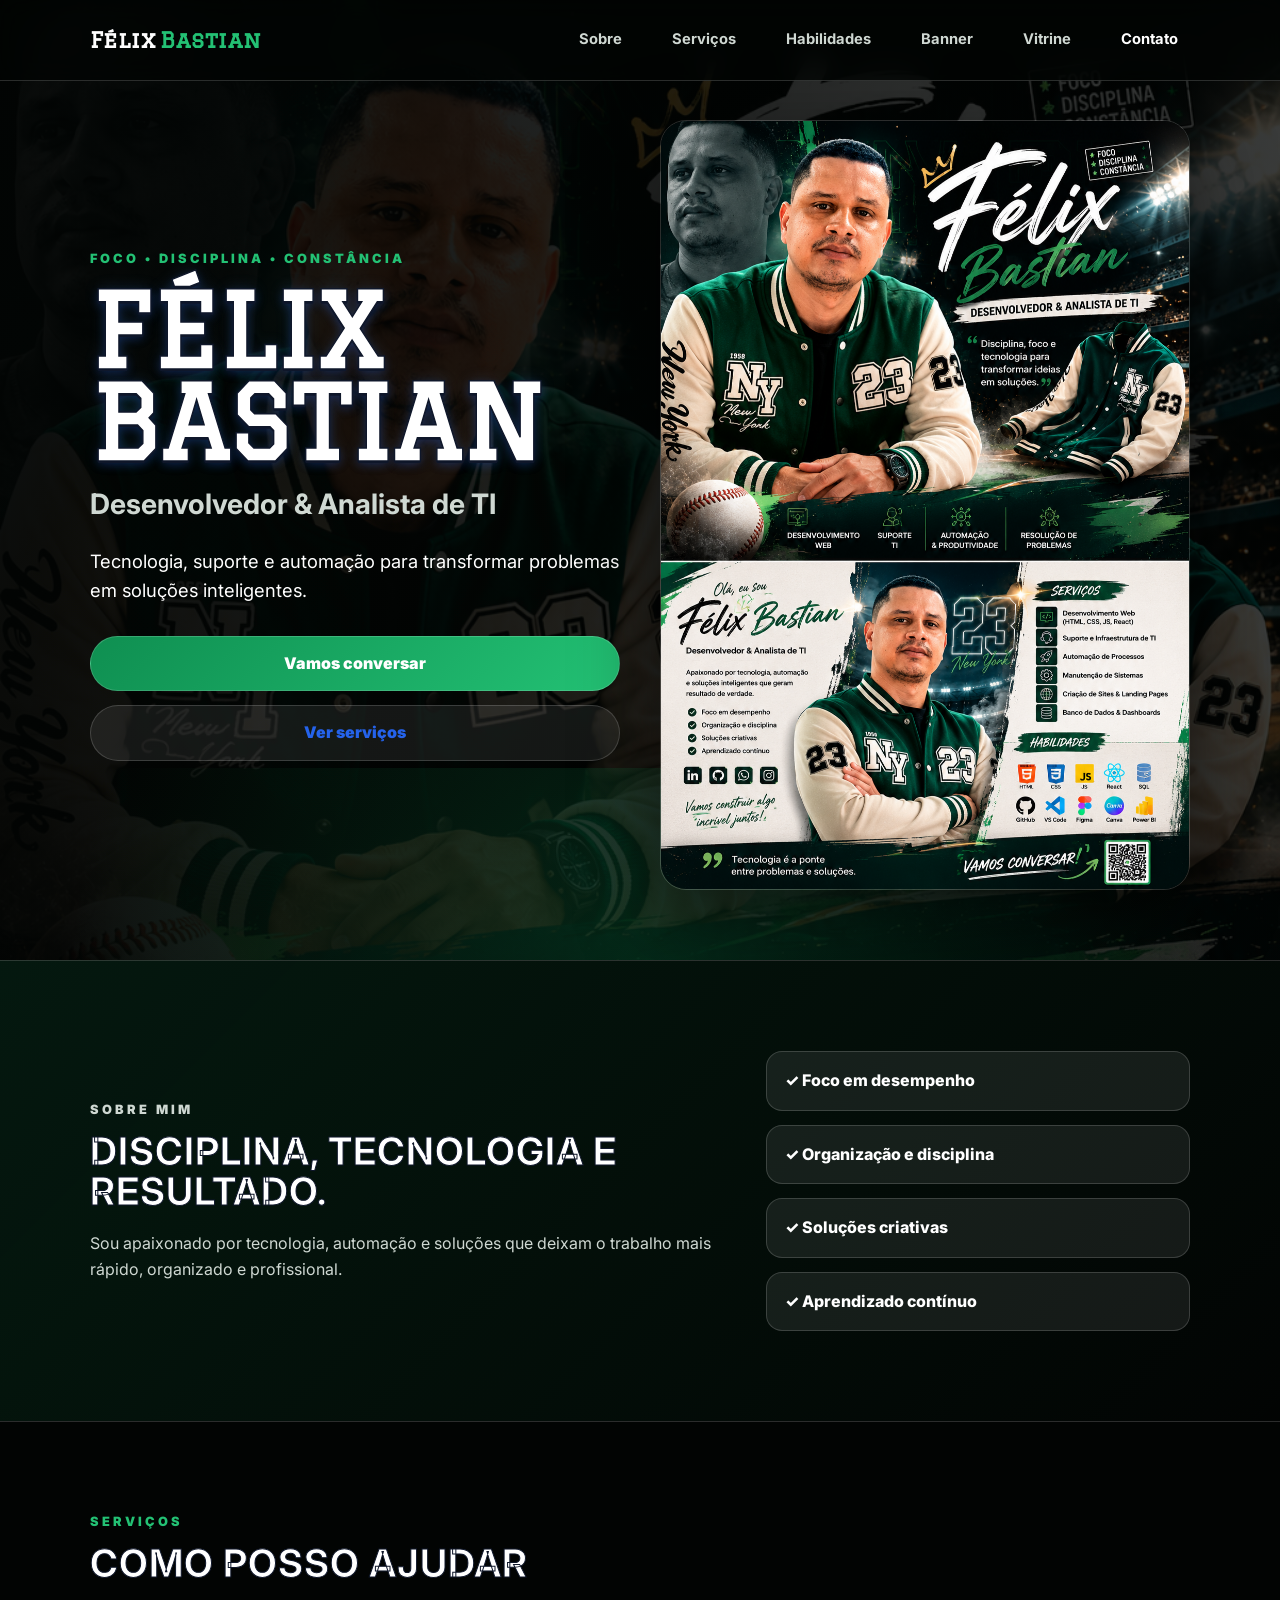
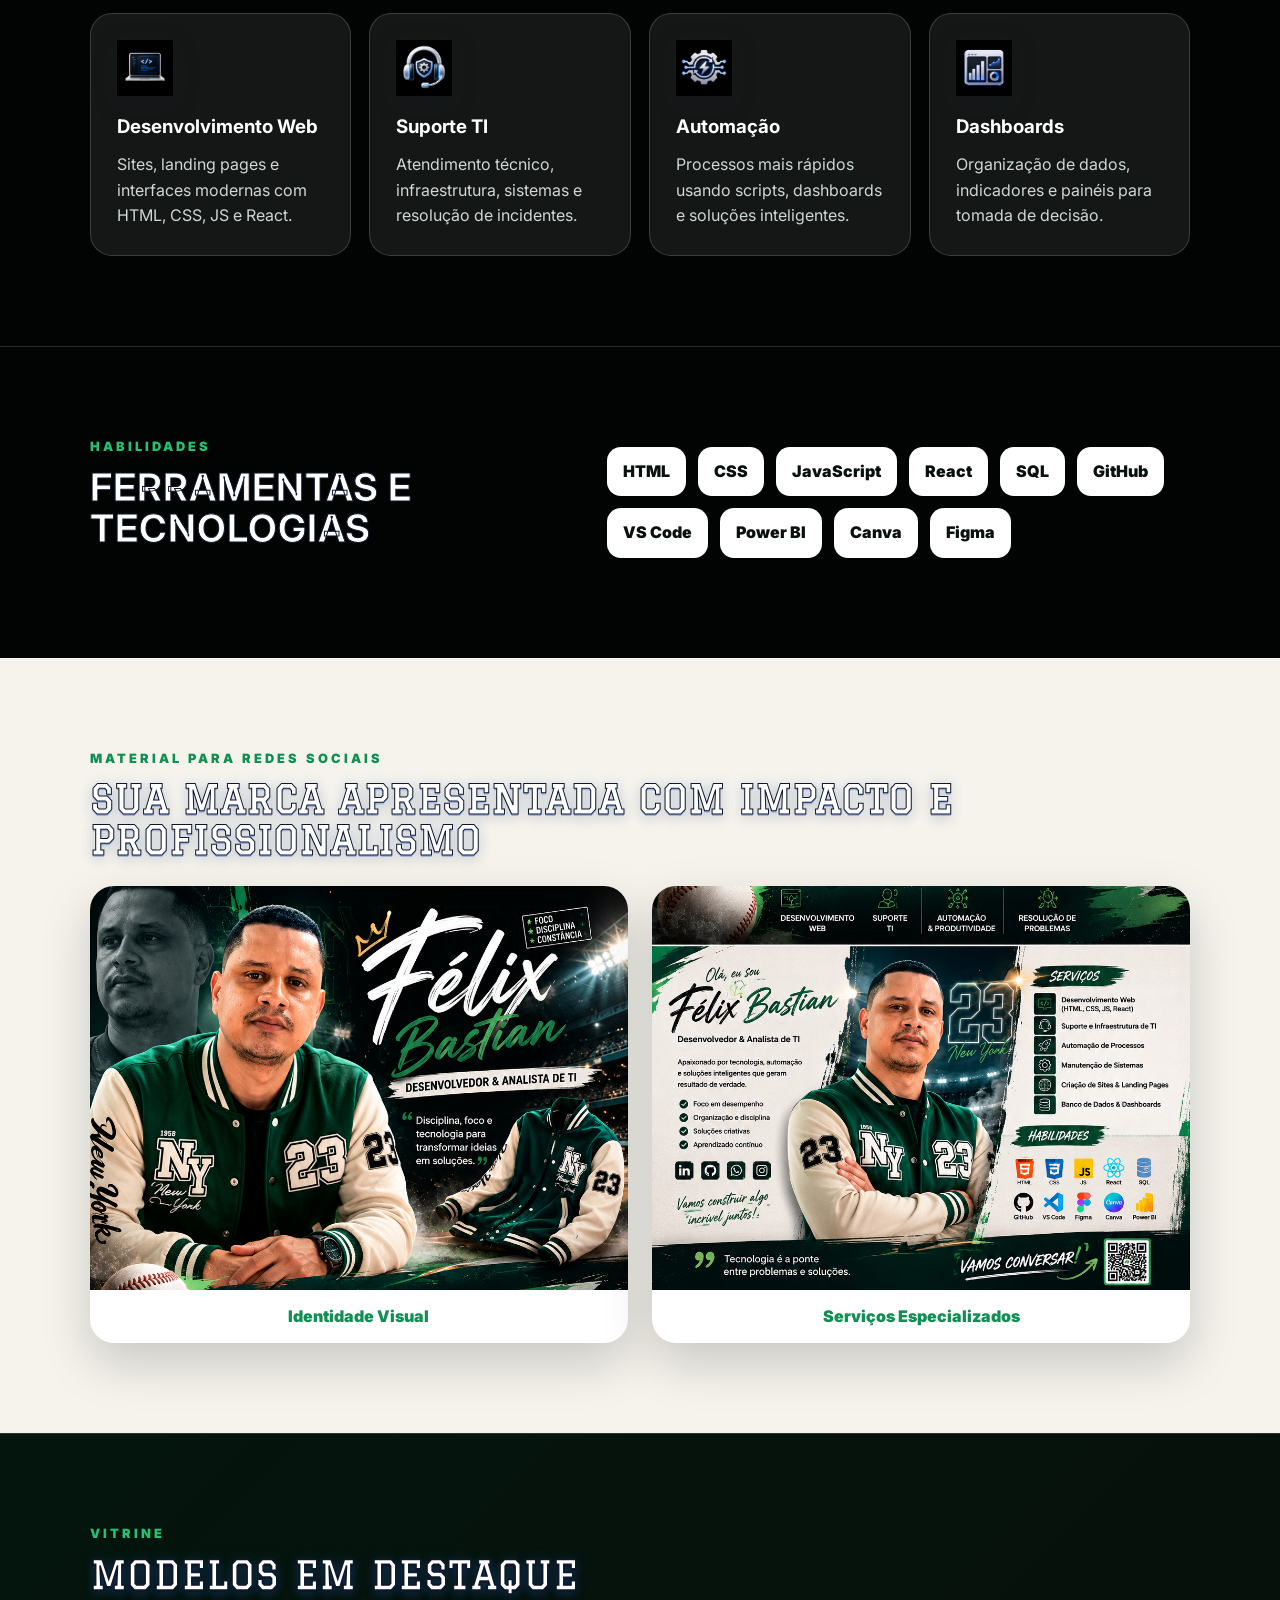
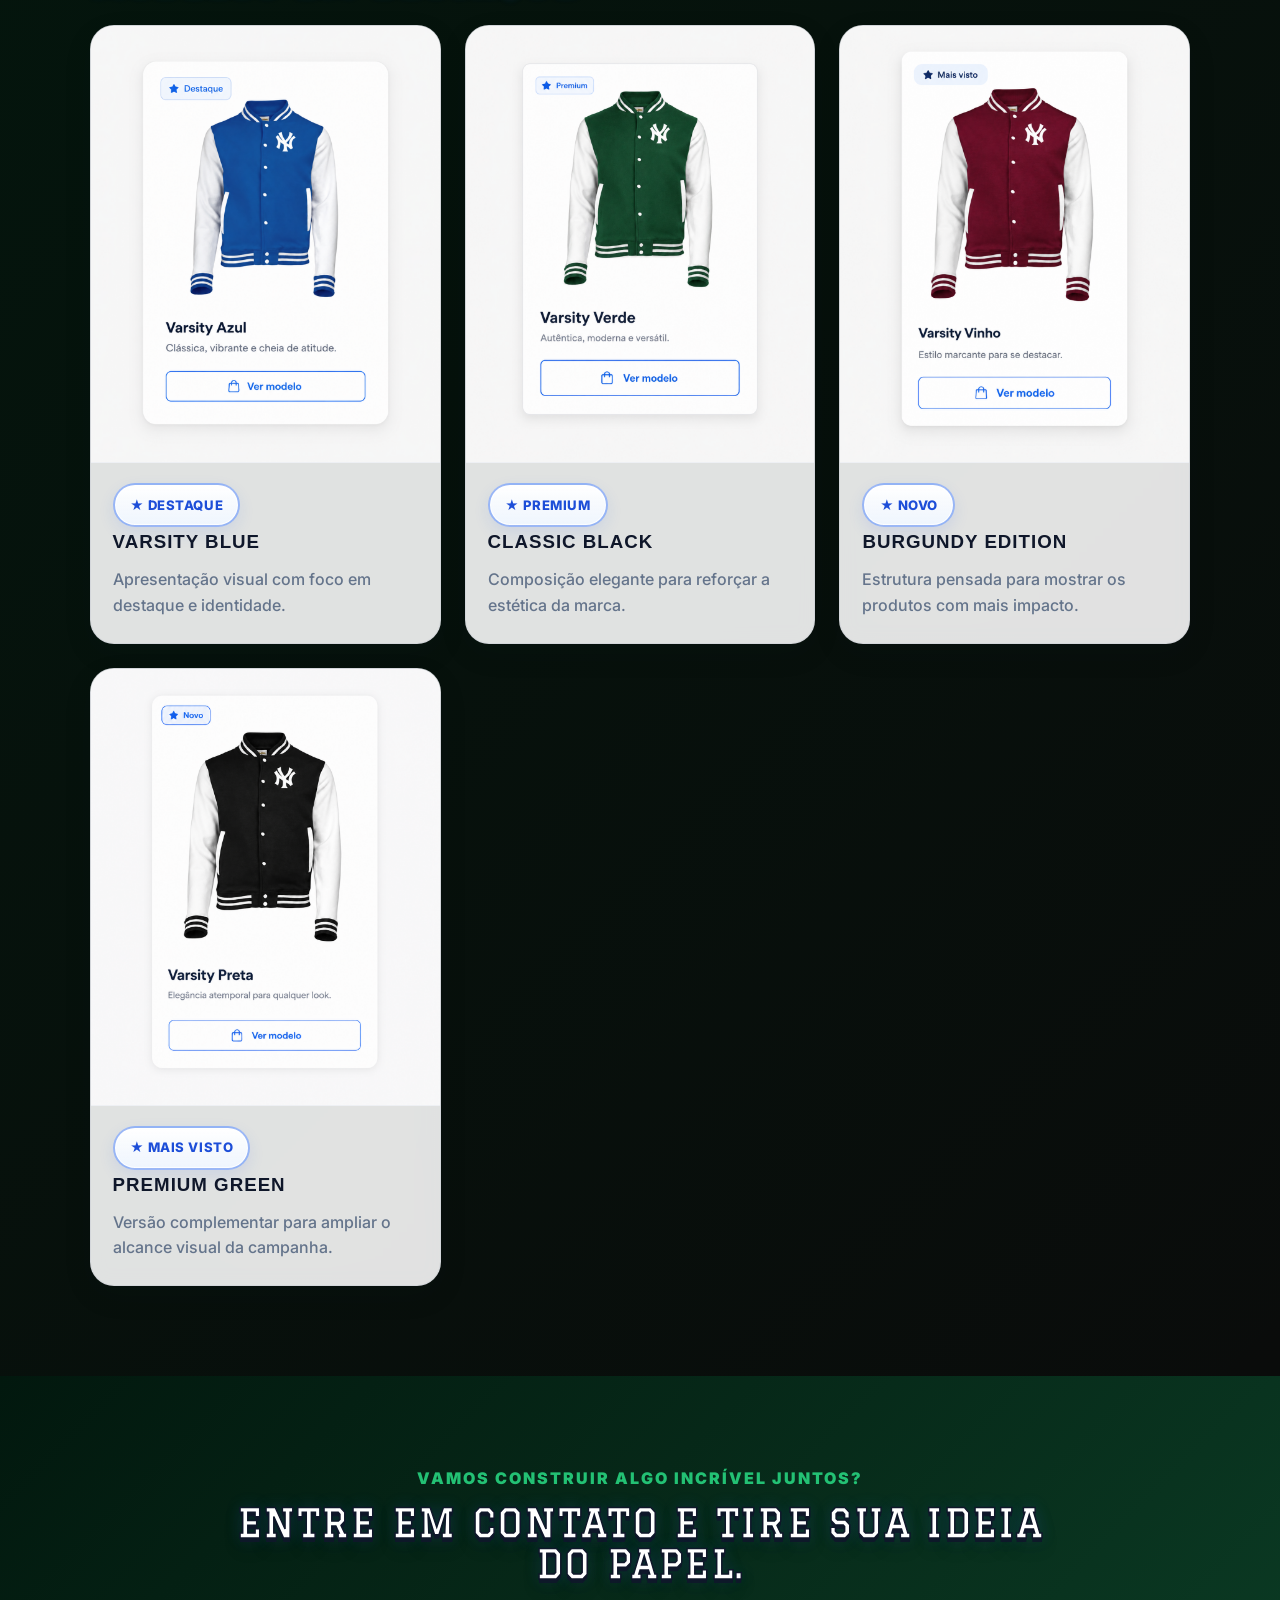
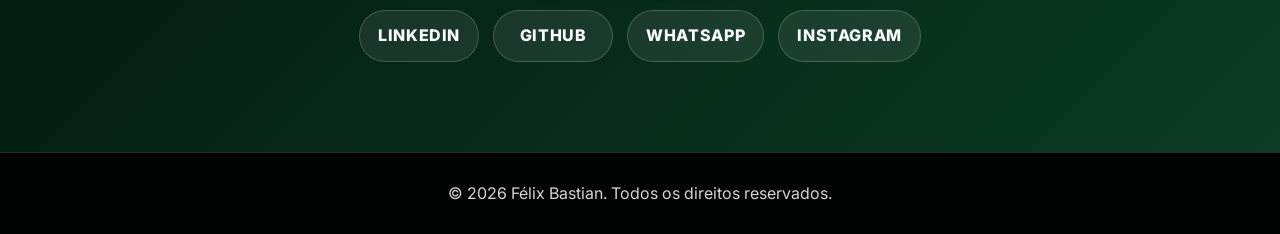
==== index.html @ 32866254 "Ajusta estrutura para deploy na raiz" ====
<!DOCTYPE html>
<html lang="pt-BR">
<head>
  <meta charset="UTF-8" />
  <meta name="viewport" content="width=device-width, initial-scale=1.0" />
  <title>Félix Bastian | Desenvolvedor & Analista de TI</title>
  <meta name="description" content="Landing page profissional de Félix Bastian: Desenvolvimento Web, Suporte TI, Automação e Soluções Digitais." />
  <!-- Open Graph / Social preview -->
  <meta property="og:title" content="Félix Bastian | Desenvolvedor & Analista de TI" />
  <meta property="og:description" content="Tecnologia, suporte e automação para transformar problemas em soluções inteligentes." />
  <meta property="og:type" content="website" />
  <meta property="og:url" content="https://felix-landing-page-one.vercel.app/?v=4" />
  <meta property="og:image" content="https://felix-landing-page-one.vercel.app/assets/og-image.jpg?v=4" />
  <meta property="og:image:secure_url" content="https://felix-landing-page-one.vercel.app/assets/og-image.jpg?v=4" />
  <meta property="og:image:width" content="1200" />
  <meta property="og:image:height" content="630" />
  <meta property="og:image:type" content="image/jpeg" />
  <meta property="og:image:alt" content="Félix Bastian - Desenvolvedor e Analista de TI" />
  <meta property="og:site_name" content="Félix Bastian" />
  <meta name="twitter:card" content="summary_large_image" />
  <meta name="twitter:title" content="Félix Bastian | Desenvolvedor & Analista de TI" />
  <meta name="twitter:description" content="Tecnologia, suporte e automação para transformar problemas em soluções inteligentes." />
  <meta name="twitter:image" content="https://felix-landing-page-one.vercel.app/assets/og-image.jpg?v=4" />
  <meta name="twitter:image:alt" content="Félix Bastian - Desenvolvedor e Analista de TI" />
  <link rel="preconnect" href="https://fonts.googleapis.com" />
  <link rel="preconnect" href="https://fonts.gstatic.com" crossorigin />
  <link href="https://fonts.googleapis.com/css2?family=Graduate&family=Inter:wght@400;500;600;700;800&display=swap" rel="stylesheet" />
  <link rel="canonical" href="https://felix-landing-page-one.vercel.app/" />
  <link rel="icon" href="/favicon.ico" sizes="any" />
  <link rel="icon" href="/favicon.png" type="image/png" />
  <link rel="apple-touch-icon" href="/favicon.png" />
  <link rel="stylesheet" href="style.css" />
</head>
<body>
  <header class="topbar">
    <a class="logo" href="#inicio">Félix<span>Bastian</span></a>
    <button class="menu-btn" id="menuBtn" aria-label="Abrir menu">☰</button>
    <nav class="nav" id="nav">
      <a href="#sobre">Sobre</a>
      <a href="#servicos">Serviços</a>
      <a href="#habilidades">Habilidades</a>
      <a href="#banner">Banner</a>
      <a href="#vitrine">Vitrine</a>
      <a href="#contato" class="nav-cta">Contato</a>
    </nav>
  </header>

  <main>
    <section class="hero reveal" id="inicio">
      <div class="hero-bg"></div>
      <div class="hero-content">
        <p class="tag">Foco • Disciplina • Constância</p>
        <h1 class="hero-title baseball-title">Félix Bastian</h1>
        <h2>Desenvolvedor & Analista de TI</h2>
        <p class="hero-text">Tecnologia, suporte e automação para transformar problemas em soluções inteligentes.</p>
        <div class="hero-actions">
          <a href="#contato" class="btn primary showcase-button">Vamos conversar</a>
          <a href="#servicos" class="btn ghost showcase-button">Ver serviços</a>
        </div>
      </div>
      <div class="hero-card reveal">
        <img src="assets/banner-social.png" alt="Banner profissional Félix Bastian" loading="lazy" decoding="async" width="1200" height="768" />
      </div>
    </section>

    <section class="section about reveal" id="sobre">
      <div>
        <p class="section-label">Sobre mim</p>
        <h2>Disciplina, tecnologia e resultado.</h2>
        <p>Sou apaixonado por tecnologia, automação e soluções que deixam o trabalho mais rápido, organizado e profissional.</p>
      </div>
      <div class="checks">
        <span>✓ Foco em desempenho</span>
        <span>✓ Organização e disciplina</span>
        <span>✓ Soluções criativas</span>
        <span>✓ Aprendizado contínuo</span>
      </div>
    </section>

    <section class="section reveal" id="servicos">
      <p class="section-label">Serviços</p>
      <h2>Como posso ajudar</h2>
      <div class="cards">
        <article class="card reveal">
          <div class="icon"><img src="assets/ico/Desenvolvimento-Web.png" alt="Ícone de Desenvolvimento Web" /></div>
          <h3>Desenvolvimento Web</h3>
          <p>Sites, landing pages e interfaces modernas com HTML, CSS, JS e React.</p>
        </article>
        <article class="card reveal">
          <div class="icon"><img src="assets/ico/Suporte-Ti.png" alt="Ícone de Suporte TI" /></div>
          <h3>Suporte TI</h3>
          <p>Atendimento técnico, infraestrutura, sistemas e resolução de incidentes.</p>
        </article>
        <article class="card reveal">
          <div class="icon"><img src="assets/ico/Automacao.png" alt="Ícone de Automação" /></div>
          <h3>Automação</h3>
          <p>Processos mais rápidos usando scripts, dashboards e soluções inteligentes.</p>
        </article>
        <article class="card reveal">
          <div class="icon"><img src="assets/ico/Dashboards.png" alt="Ícone de Dashboards" /></div>
          <h3>Dashboards</h3>
          <p>Organização de dados, indicadores e painéis para tomada de decisão.</p>
        </article>
      </div>
    </section>

    <section class="section skills reveal" id="habilidades">
      <div>
        <p class="section-label">Habilidades</p>
        <h2>Ferramentas e tecnologias</h2>
      </div>
      <div class="skill-list reveal">
        <span>HTML</span><span>CSS</span><span>JavaScript</span><span>React</span><span>SQL</span><span>GitHub</span><span>VS Code</span><span>Power BI</span><span>Canva</span><span>Figma</span>
      </div>
    </section>

    <section class="section banner-section reveal" id="banner">
  <p class="section-label">Material para redes sociais</p>
  <h2 class="baseball-title baseball-title--dark">Sua marca apresentada com impacto e profissionalismo</h2>

  <div class="banner-grid">
    <figure>
      <img src="assets/frente.png" alt="Banner principal" />
      <figcaption>Identidade Visual</figcaption>
    </figure>

    <figure>
      <img src="assets/verso.png" alt="Banner institucional" />
      <figcaption>Serviços Especializados</figcaption>
    </figure>
  </div>
</section>

    <section class="section vitrine-section" id="vitrine">
      <div class="section-heading">
        <p class="section-label">Vitrine</p>
        <h2 class="baseball-title">Modelos em destaque</h2>
      </div>

      <div class="vitrine-grid">
        <article class="vitrine-card showcase-card reveal">
          <img src="assets/vitrine/vitrine1.png" alt="Modelo de vitrine 1" loading="lazy" decoding="async" width="1200" height="800" />
          <div class="vitrine-info">
            <span class="patch-badge">★ Destaque</span>
            <h3>Varsity Blue</h3>
            <p>Apresentação visual com foco em destaque e identidade.</p>
          </div>
        </article>

        <article class="vitrine-card showcase-card reveal">
          <img src="assets/vitrine/vitrine2.png" alt="Modelo de vitrine 2" loading="lazy" decoding="async" width="1200" height="800" />
          <div class="vitrine-info">
            <span class="patch-badge">★ Premium</span>
            <h3>Classic Black</h3>
            <p>Composição elegante para reforçar a estética da marca.</p>
          </div>
        </article>

        <article class="vitrine-card showcase-card reveal">
          <img src="assets/vitrine/vitrine3.png" alt="Modelo de vitrine 3" loading="lazy" decoding="async" width="1200" height="800" />
          <div class="vitrine-info">
            <span class="patch-badge">★ Novo</span>
            <h3>Burgundy Edition</h3>
            <p>Estrutura pensada para mostrar os produtos com mais impacto.</p>
          </div>
        </article>

        <article class="vitrine-card showcase-card reveal">
          <img src="assets/vitrine/vitrine4.png" alt="Modelo de vitrine 4" loading="lazy" decoding="async" width="1200" height="800" />
          <div class="vitrine-info">
            <span class="patch-badge">★ Mais visto</span>
            <h3>Premium Green</h3>
            <p>Versão complementar para ampliar o alcance visual da campanha.</p>
          </div>
        </article>
      </div>
    </section>

    <section class="cta reveal" id="contato">
      <p>Vamos construir algo incrível juntos?</p>
      <h2 class="baseball-title">Entre em contato e tire sua ideia do papel.</h2>
      <div class="socials">
        <a href="https://www.linkedin.com/in/felix-saint-9b7573287?utm_source=share_via&utm_content=profile&utm_medium=member_android" target="_blank" rel="noreferrer">LinkedIn</a>
        <a href="https://github.com/FXBastian" target="_blank" rel="noreferrer">GitHub</a>
        <a href="https://wa.me/5567981518078" target="_blank" rel="noreferrer">WhatsApp</a>
        <a href="https://www.instagram.com/bastian_saint_?igsh=MXdheXFwdzE5YXdhNw==" target="_blank" rel="noreferrer">Instagram</a>
      </div>
    </section>
  </main>

  <footer>
    <p>© 2026 Félix Bastian. Todos os direitos reservados.</p>
  </footer>

  <script src="script.js"></script>
</body>
</html>
---- style.css ----
:root {
  --green: #0f8f51;
  --green-2: #23c174;
  --dark: #06100c;
  --black: #020403;
  --white: #fff;
  --muted: #cfd8d2;
  --card: rgba(255, 255, 255, .08);
  --border: rgba(255, 255, 255, .16);
  --blue: #1d4ed8;
  --blue-dark: #0f172a;
  --blue-light: #60a5fa;
  --gray: #64748b;
}


* {
  box-sizing: border-box;
  margin: 0;
  padding: 0;
}

html {
  scroll-behavior: smooth;
}

body,
button,
input,
textarea,
select {
  font-family: "Inter", Arial, Helvetica, sans-serif;
  background: var(--black);
  color: var(--white);
  line-height: 1.6;
}

.logo,
.hero-title,
.vitrine-title,
.baseball-title {
  font-family: "Graduate", serif;
}

.baseball-title {
  font-size: clamp(2.3rem, 5vw, 4.8rem);
  line-height: 1.05;
  letter-spacing: 0.06em;
  text-transform: uppercase;
  color: #ffffff;
  -webkit-text-stroke: 1.5px #0f172a;
  text-shadow:
    0 2px 0 #0f172a,
    0 4px 0 rgba(15, 23, 42, 0.88),
    0 8px 18px rgba(15, 23, 42, 0.24),
    0 0 16px rgba(59, 130, 246, 0.22);
}

.baseball-title--dark {
  color: #0f172a;
  -webkit-text-stroke: 1px #2563eb;
  text-shadow:
    0 2px 0 rgba(37, 99, 235, 0.35),
    0 5px 14px rgba(15, 23, 42, 0.16),
    0 0 14px rgba(59, 130, 246, 0.16);
}

.patch-badge {
  display: inline-flex;
  align-items: center;
  gap: 0.5rem;
  padding: 0.6rem 0.95rem;
  border-radius: 999px;
  border: 2px solid rgba(37, 99, 235, 0.45);
  background: linear-gradient(180deg, rgba(255,255,255,0.98), rgba(239,246,255,0.94));
  color: #1d4ed8;
  font-family: "Inter", sans-serif;
  font-size: 0.82rem;
  font-weight: 800;
  letter-spacing: 0.04em;
  text-transform: uppercase;
  box-shadow:
    inset 0 0 0 1px rgba(255, 255, 255, 0.85),
    0 6px 16px rgba(37, 99, 235, 0.1);
  transition: transform 0.25s ease, box-shadow 0.25s ease;
}

.patch-badge:hover {
  transform: translateY(-2px);
  box-shadow:
    inset 0 0 0 1px rgba(255, 255, 255, 0.9),
    0 10px 22px rgba(37, 99, 235, 0.16),
    0 0 14px rgba(96, 165, 250, 0.16);
}

.showcase-card {
  position: relative;
  overflow: hidden;
  border: 1px solid rgba(148, 163, 184, 0.18);
  border-radius: 24px;
  background: rgba(255, 255, 255, 0.9);
  box-shadow: 0 12px 32px rgba(15, 23, 42, 0.07);
  transition: transform 0.35s ease, box-shadow 0.35s ease, border-color 0.35s ease;
}

.showcase-card:hover {
  transform: translateY(-7px);
  border-color: rgba(59, 130, 246, 0.3);
  box-shadow:
    0 22px 46px rgba(15, 23, 42, 0.12),
    0 0 22px rgba(59, 130, 246, 0.08);
}

.showcase-card img {
  transition: transform 0.45s ease;
}

.showcase-card:hover img {
  transform: scale(1.035);
}

.showcase-card h3 {
  font-family: "Inter", sans-serif;
  font-weight: 800;
  color: #0f172a;
}

.showcase-button {
  display: inline-flex;
  align-items: center;
  justify-content: center;
  gap: 0.65rem;
  width: 100%;
  padding: 0.9rem 1.1rem;
  border: 2px solid #3b82f6;
  border-radius: 14px;
  background: #ffffff;
  color: #2563eb;
  font-family: "Inter", sans-serif;
  font-weight: 800;
  text-decoration: none;
  transition: transform 0.25s ease, background 0.25s ease, color 0.25s ease, box-shadow 0.25s ease;
}

.showcase-button:hover {
  transform: translateY(-2px);
  background: #eff6ff;
  color: #1d4ed8;
  box-shadow:
    0 10px 20px rgba(37, 99, 235, 0.12),
    0 0 14px rgba(96, 165, 250, 0.18);
}

.showcase-button:focus-visible {
  outline: 3px solid rgba(59, 130, 246, 0.35);
  outline-offset: 3px;
}

.reveal {
  opacity: 0;
  transform: translateY(24px);
  transition: opacity 0.7s ease, transform 0.7s ease;
}

.reveal.is-visible {
  opacity: 1;
  transform: translateY(0);
}

a {
  color: inherit;
  text-decoration: none;
}

img {
  max-width: 100%;
  display: block;
}

.topbar {
  position: fixed;
  z-index: 10;
  top: 0;
  left: 0;
  width: 100%;
  display: flex;
  align-items: center;
  justify-content: space-between;
  gap: 12px;
  padding: 18px 7%;
  background: rgba(2, 4, 3, .75);
  backdrop-filter: blur(14px);
  border-bottom: 1px solid var(--border);
}

.logo {
  display: inline-flex;
  align-items: center;
  flex-shrink: 0;
  font-size: clamp(1rem, 2.4vw, 1.35rem);
  font-weight: 900;
  letter-spacing: .04em;
  line-height: 1.1;
  white-space: nowrap;
  margin-right: auto;
}

.logo span {
  color: var(--green-2);
  margin-left: 4px;
}

.nav {
  display: flex;
  gap: 26px;
  align-items: center;
}

.nav a {
  position: relative;
  isolation: isolate;
  overflow: visible;
  padding: 10px 12px;
  border-radius: 999px;
  font-weight: 700;
  font-size: .92rem;
  color: var(--muted);
  transition: color .2s ease;
}

.nav a::before {
  content: "";
  position: absolute;
  left: var(--cursor-x, 50%);
  top: var(--cursor-y, 50%);
  width: 38px;
  height: 38px;
  border: 1px solid rgba(35, 193, 116, .45);
  border-radius: 50%;
  box-shadow: 0 0 0 4px rgba(35, 193, 116, .1);
  transform: translate(-50%, -50%);
  opacity: 0;
  pointer-events: none;
  z-index: -1;
  transition: opacity .2s ease, transform .25s ease;
}

.nav a:hover::before,
.nav a:focus-visible::before {
  opacity: 1;
  transform: translate(-50%, -50%) scale(1.08);
}

.nav a:hover,
.nav a:focus-visible {
  color: var(--green-2);
}

.nav-cta {
  padding: 10px 16px;
  border-radius: 999px;
  color: #fff !important;
}

.nav-cta:hover,
.nav-cta:focus-visible {
  box-shadow:
    inset 0 0 0 1px rgba(255, 255, 255, .22),
    0 0 0 1px rgba(35, 193, 116, .24),
    0 10px 24px rgba(35, 193, 116, .22);
}

.menu-btn {
  display: none;
  flex-shrink: 0;
  margin-left: 12px;
  background: none;
  border: 0;
  color: #fff;
  font-size: 2rem;
  line-height: 1;
}

.hero {
  min-height: 100vh;
  position: relative;
  display: grid;
  grid-template-columns: 1fr 1fr;
  gap: 40px;
  align-items: center;
  padding: 120px 7% 70px;
  overflow: hidden;
}

.hero-bg {
  position: absolute;
  inset: 0;
  background: linear-gradient(90deg, rgba(2, 4, 3, .96), rgba(2, 4, 3, .78)), url('assets/frente.png') center/cover;
  filter: saturate(1.2);
  z-index: -2;
}

.hero::after {
  content: "";
  position: absolute;
  inset: auto -20% -25% -20%;
  height: 45%;
  background: radial-gradient(circle, var(--green), transparent 62%);
  opacity: .25;
  z-index: -1;
}

.tag,
.section-label {
  color: var(--green-2);
  text-transform: uppercase;
  letter-spacing: 3px;
  font-weight: 900;
  font-size: .8rem;
}

.hero h1 {
  font-size: clamp(3.2rem, 8vw, 7rem);
  line-height: .9;
  margin: 14px 0;
  font-weight: 900;
  letter-spacing: 1.2px;
  text-transform: uppercase;
  color: var(--white);
  -webkit-text-stroke: 1.4px var(--blue-dark);
  text-shadow: 0 2px 0 var(--blue-dark), 0 4px 10px rgba(29, 78, 216, 0.25), 0 0 16px rgba(96, 165, 250, 0.16);
}

.hero h2 {
  font-size: clamp(1.2rem, 2.2vw, 2rem);
  color: var(--muted);
  font-weight: 700;
}

.hero-text {
  max-width: 560px;
  margin: 20px 0 30px;
  font-size: 1.15rem;
}

.hero-actions {
  display: flex;
  gap: 14px;
  flex-wrap: wrap;
}

.btn {
  padding: 14px 22px;
  border-radius: 999px;
  font-weight: 900;
  border: 1px solid var(--border);
}

.primary {
  background: linear-gradient(135deg, var(--green), var(--green-2));
  color: #fff;
}

.ghost {
  background: rgba(255, 255, 255, .08);
}

.hero-card {
  border: 1px solid var(--border);
  border-radius: 26px;
  overflow: hidden;
  box-shadow: 0 25px 80px rgba(0, 0, 0, .55);
  transform: rotate(1deg);
}

.section {
  padding: 90px 7%;
  border-top: 1px solid var(--border);
}

.section h2 {
  font-size: clamp(2rem, 3vw, 3.5rem);
  line-height: 1.05;
  margin: 10px 0 20px;
  letter-spacing: 1px;
  text-transform: uppercase;
  color: var(--white);
  -webkit-text-stroke: 1px var(--blue-dark);
}

.about {
  display: grid;
  grid-template-columns: 1.2fr .8fr;
  gap: 40px;
  align-items: center;
  background: linear-gradient(135deg, rgba(15, 143, 81, .15), transparent);
}

.about p {
  color: var(--muted);
  max-width: 720px;
}

.checks {
  display: grid;
  gap: 14px;
}

.checks span {
  background: var(--card);
  border: 1px solid var(--border);
  padding: 16px 18px;
  border-radius: 16px;
  font-weight: 800;
}

.cards {
  display: grid;
  grid-template-columns: repeat(4, 1fr);
  gap: 18px;
  margin-top: 30px;
}

.card {
  background: var(--card);
  border: 1px solid var(--border);
  border-radius: 22px;
  padding: 26px;
  min-height: 220px;
}

.icon {
  display: flex;
  align-items: center;
  justify-content: flex-start;
  margin-bottom: 16px;
}

.icon img {
  width: 56px;
  height: 56px;
  object-fit: contain;
  display: block;
  filter: drop-shadow(0 6px 12px rgba(15, 23, 42, 0.18));
}

.card h3 {
  margin-bottom: 10px;
}

.card p {
  color: var(--muted);
}

.skills {
  display: grid;
  grid-template-columns: .9fr 1.1fr;
  gap: 40px;
  align-items: center;
}

.skill-list {
  display: flex;
  flex-wrap: wrap;
  gap: 12px;
}

.skill-list span {
  padding: 12px 16px;
  border-radius: 14px;
  background: #fff;
  color: #08110d;
  font-weight: 900;
}

.banner-section {
  background: #f5f3ec;
  color: #101410;
}

.banner-section .section-label {
  color: var(--green);
}

.banner-grid {
  display: grid;
  grid-template-columns: 1fr 1fr;
  gap: 24px;
  margin-top: 26px;
}

.banner-grid figure {
  background: #fff;
  border-radius: 24px;
  overflow: hidden;
  box-shadow: 0 20px 50px rgba(0, 0, 0, .18);
}

.banner-grid figcaption {
  text-align: center;
  font-weight: 900;
  padding: 14px;
  color: var(--green);
}

.vitrine-section {
  background: linear-gradient(135deg, rgba(15, 143, 81, .12), rgba(255, 255, 255, .03));
}

.section-heading {
  margin-bottom: 30px;
}

.section-heading h2 {
  letter-spacing: 1.4px;
  text-transform: uppercase;
  color: var(--white);
  -webkit-text-stroke: 1.5px var(--blue-dark);
  text-shadow: 0 2px 0 var(--blue-dark), 0 4px 10px rgba(29, 78, 216, 0.28), 0 0 14px rgba(96, 165, 250, 0.16);
}

.vitrine-grid {
  display: grid;
  grid-template-columns: repeat(3, minmax(0, 1fr));
  gap: 24px;
}

.vitrine-card {
  background: rgba(255, 255, 255, .88);
  color: var(--blue-dark);
  border: 1px solid rgba(148, 163, 184, .18);
  border-radius: 24px;
  overflow: hidden;
  box-shadow: 0 10px 30px rgba(15, 23, 42, .08);
  transition: transform .35s ease, box-shadow .35s ease;
  backdrop-filter: blur(10px);
}

.vitrine-card:hover {
  transform: translateY(-8px);
  box-shadow: 0 18px 40px rgba(15, 23, 42, .12), 0 0 22px rgba(59, 130, 246, .12);
}

.vitrine-card img {
  display: block;
  width: 100%;
  height: auto;
  object-fit: contain;
  background: #fff;
  border-bottom: 1px solid rgba(148, 163, 184, .16);
}

.vitrine-info {
  padding: 20px 22px 24px;
}

.vitrine-info h3 {
  margin-bottom: 10px;
  color: var(--blue-dark);
  font-family: 'Anton', sans-serif;
  text-transform: uppercase;
  letter-spacing: 1px;
}

.vitrine-info p {
  color: var(--gray);
  font-weight: 500;
}

.badge-patch {
  display: inline-flex;
  align-items: center;
  gap: 8px;
  padding: 8px 12px;
  border-radius: 999px;
  background: rgba(255, 255, 255, .95);
  color: var(--blue);
  border: 2px solid rgba(37, 99, 235, .35);
  font-weight: 800;
  box-shadow: 0 4px 14px rgba(37, 99, 235, .12), inset 0 0 0 1px rgba(255,255,255,.7);
  margin-bottom: 12px;
}

.cta {
  text-align: center;
  padding: 90px 7%;
  background: linear-gradient(135deg, #02180e, #0b3b24);
}

.cta p {
  color: var(--green-2);
  font-weight: 900;
  text-transform: uppercase;
  letter-spacing: 2px;
}

.cta h2 {
  font-size: clamp(2rem, 3vw, 3.8rem);
  max-width: 850px;
  margin: 12px auto 26px;
  line-height: 1.05;
}

.socials {
  display: flex;
  gap: 14px;
  justify-content: center;
  flex-wrap: wrap;
}

.socials a {
  display: inline-flex;
  align-items: center;
  justify-content: center;
  min-width: 120px;
  padding: 12px 18px;
  border: 1px solid rgba(255, 255, 255, .18);
  border-radius: 999px;
  background: rgba(255, 255, 255, .08);
  color: #f8fafc;
  font-weight: 800;
  letter-spacing: .04em;
  text-transform: uppercase;
  transition: transform .25s ease, background .25s ease, border-color .25s ease, box-shadow .25s ease;
}

.socials a:hover,
.socials a:focus-visible {
  transform: translateY(-2px);
  background: rgba(35, 193, 116, .16);
  border-color: rgba(35, 193, 116, .45);
  box-shadow: 0 10px 24px rgba(35, 193, 116, .16);
}

footer {
  text-align: center;
  padding: 28px;
  color: var(--muted);
  border-top: 1px solid var(--border);
}

@media (max-width: 900px) {
  .menu-btn {
    display: block;
  }

  .nav {
    position: absolute;
    top: 70px;
    right: 7%;
    display: none;
    flex-direction: column;
    align-items: flex-start;
    background: #07100c;
    border: 1px solid var(--border);
    border-radius: 18px;
    padding: 18px;
    width: 230px;
  }

  .nav.active {
    display: flex;
  }

  .hero,
  .about,
  .skills,
  .banner-grid,
  .vitrine-grid {
    grid-template-columns: 1fr;
  }

  .hero {
    padding-top: 110px;
  }

  .hero-card {
    transform: none;
  }

  .cards {
    grid-template-columns: 1fr 1fr;
  }

}

@media (max-width: 560px) {
  .cards {
    grid-template-columns: 1fr;
  }

  .topbar {
    padding: 14px 5%;
    gap: 10px;
  }

  .logo {
    font-size: 0.95rem;
    letter-spacing: 0.02em;
  }

  .hero,
  .section,
  .cta {
    padding-left: 5%;
    padding-right: 5%;
  }

  .hero h1 {
    font-size: 3.1rem;
  }

  .baseball-title {
    font-size: clamp(1.4rem, 7vw, 1.85rem);
    letter-spacing: 0.025em;
    -webkit-text-stroke-width: 1px;
  }

  .showcase-card {
    border-radius: 20px;
  }

  .hero-actions .btn {
    width: 100%;
    text-align: center;
  }
}

@media (max-width: 768px) {
  .baseball-title {
    font-size: clamp(1.55rem, 7vw, 2.35rem);
    letter-spacing: 0.035em;
    -webkit-text-stroke-width: 1px;
  }

  .vitrine-grid {
    grid-template-columns: 1fr;
  }
}

@media (prefers-reduced-motion: reduce) {
  *,
  *::before,
  *::after {
    scroll-behavior: auto !important;
    animation-duration: 0.01ms !important;
    animation-iteration-count: 1 !important;
    transition-duration: 0.01ms !important;
  }

  .reveal {
    opacity: 1;
    transform: none;
  }
}
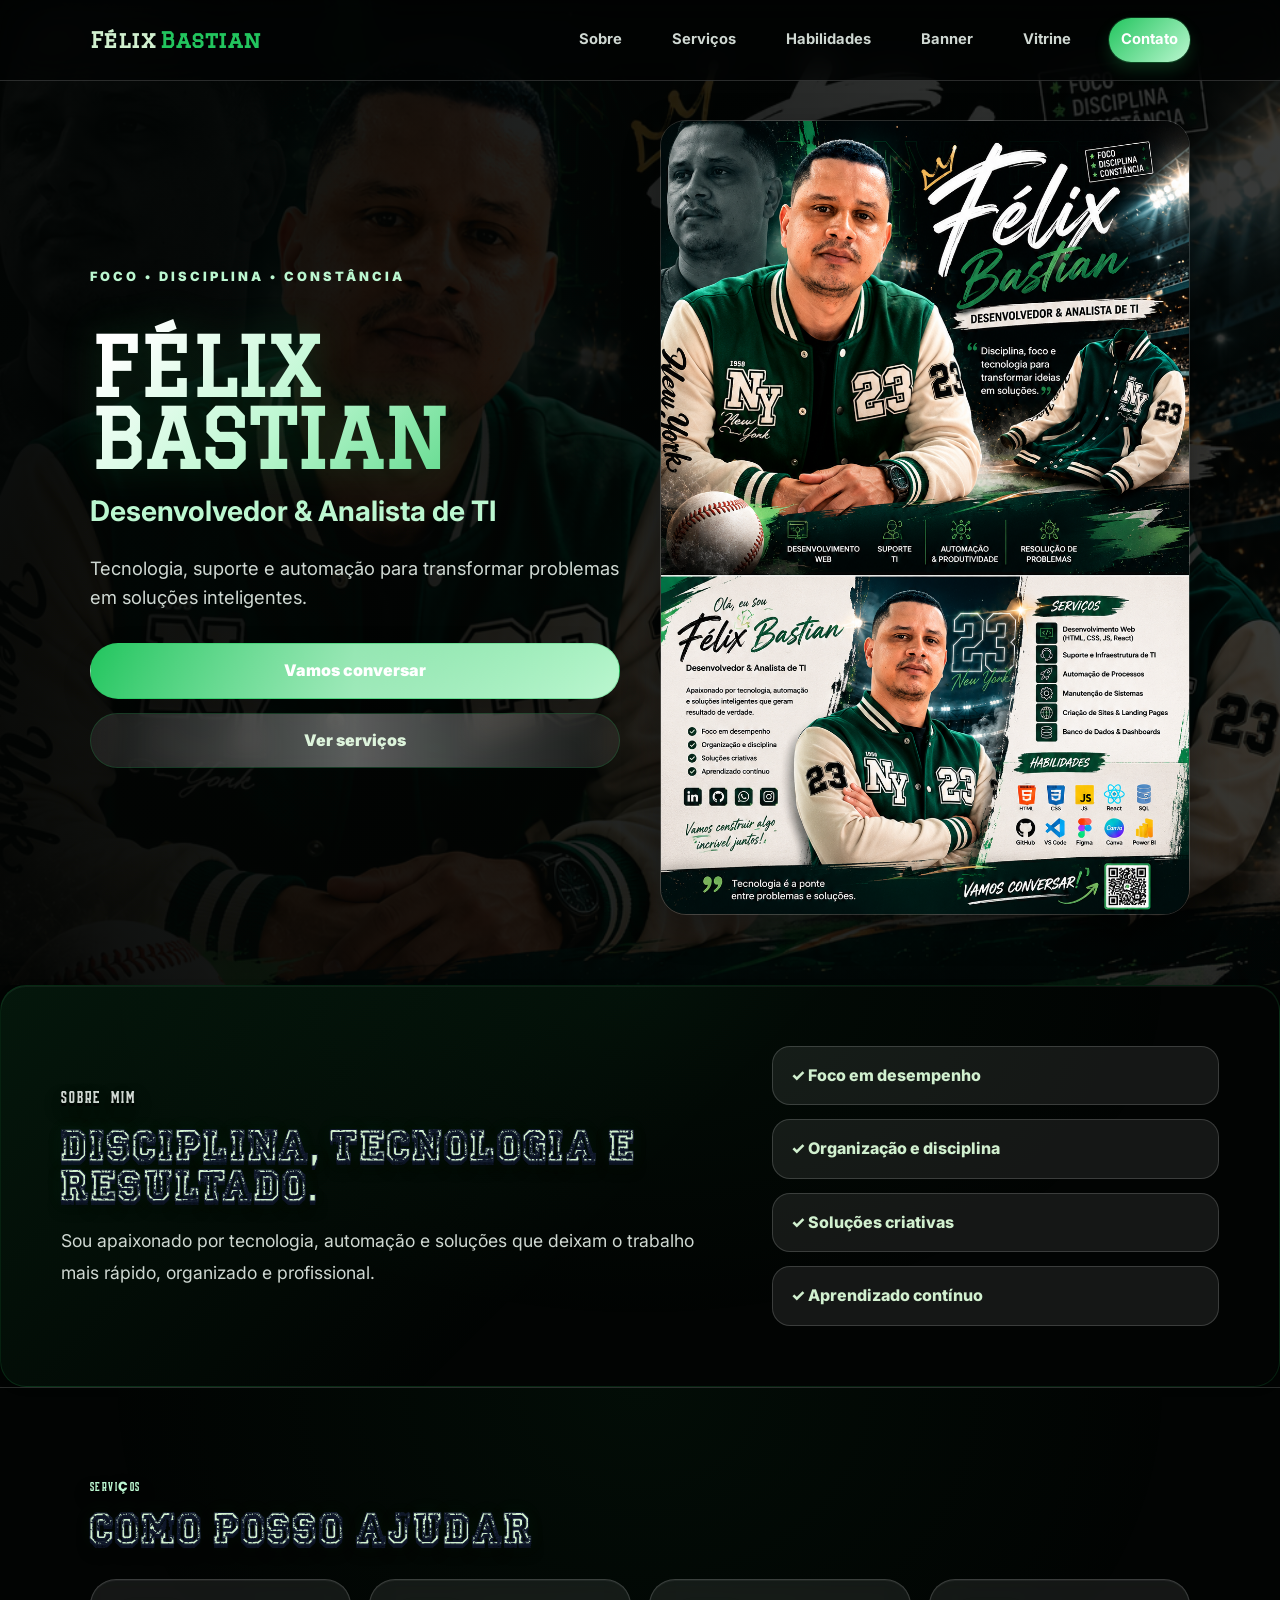
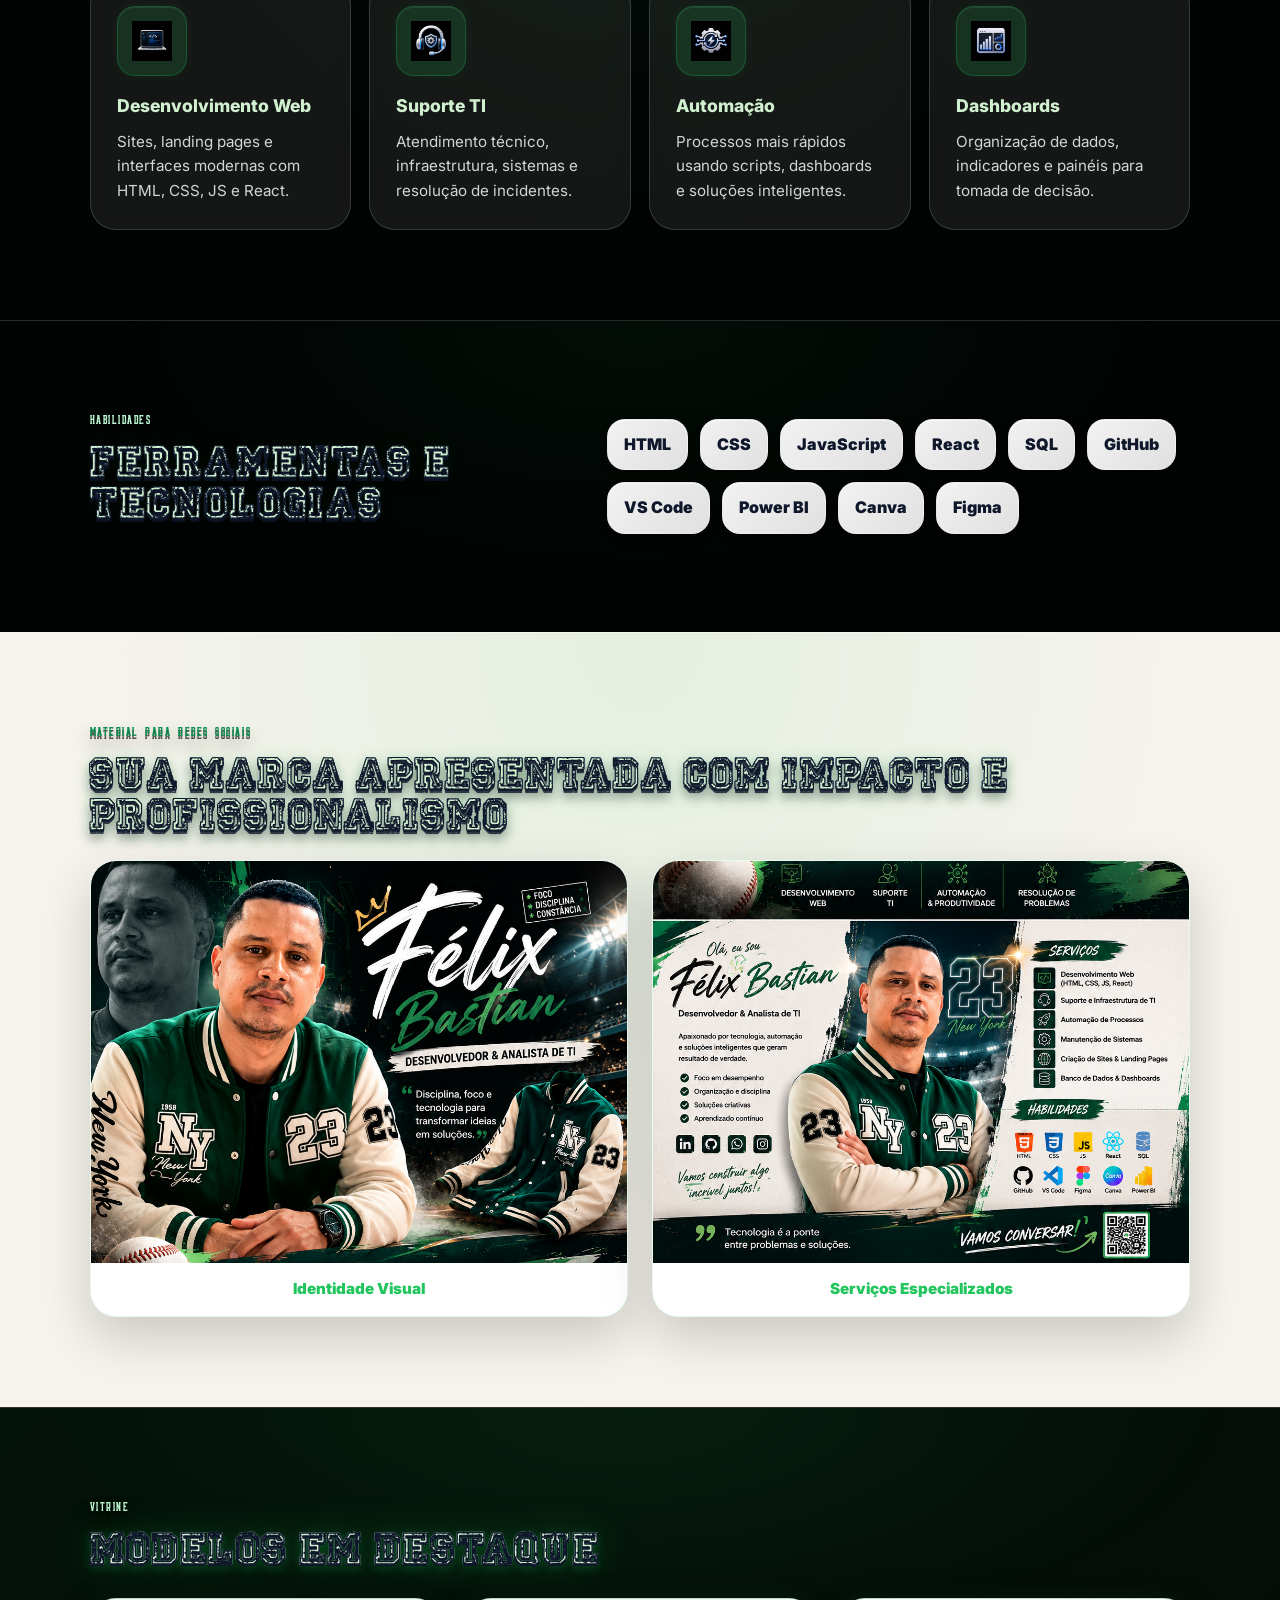
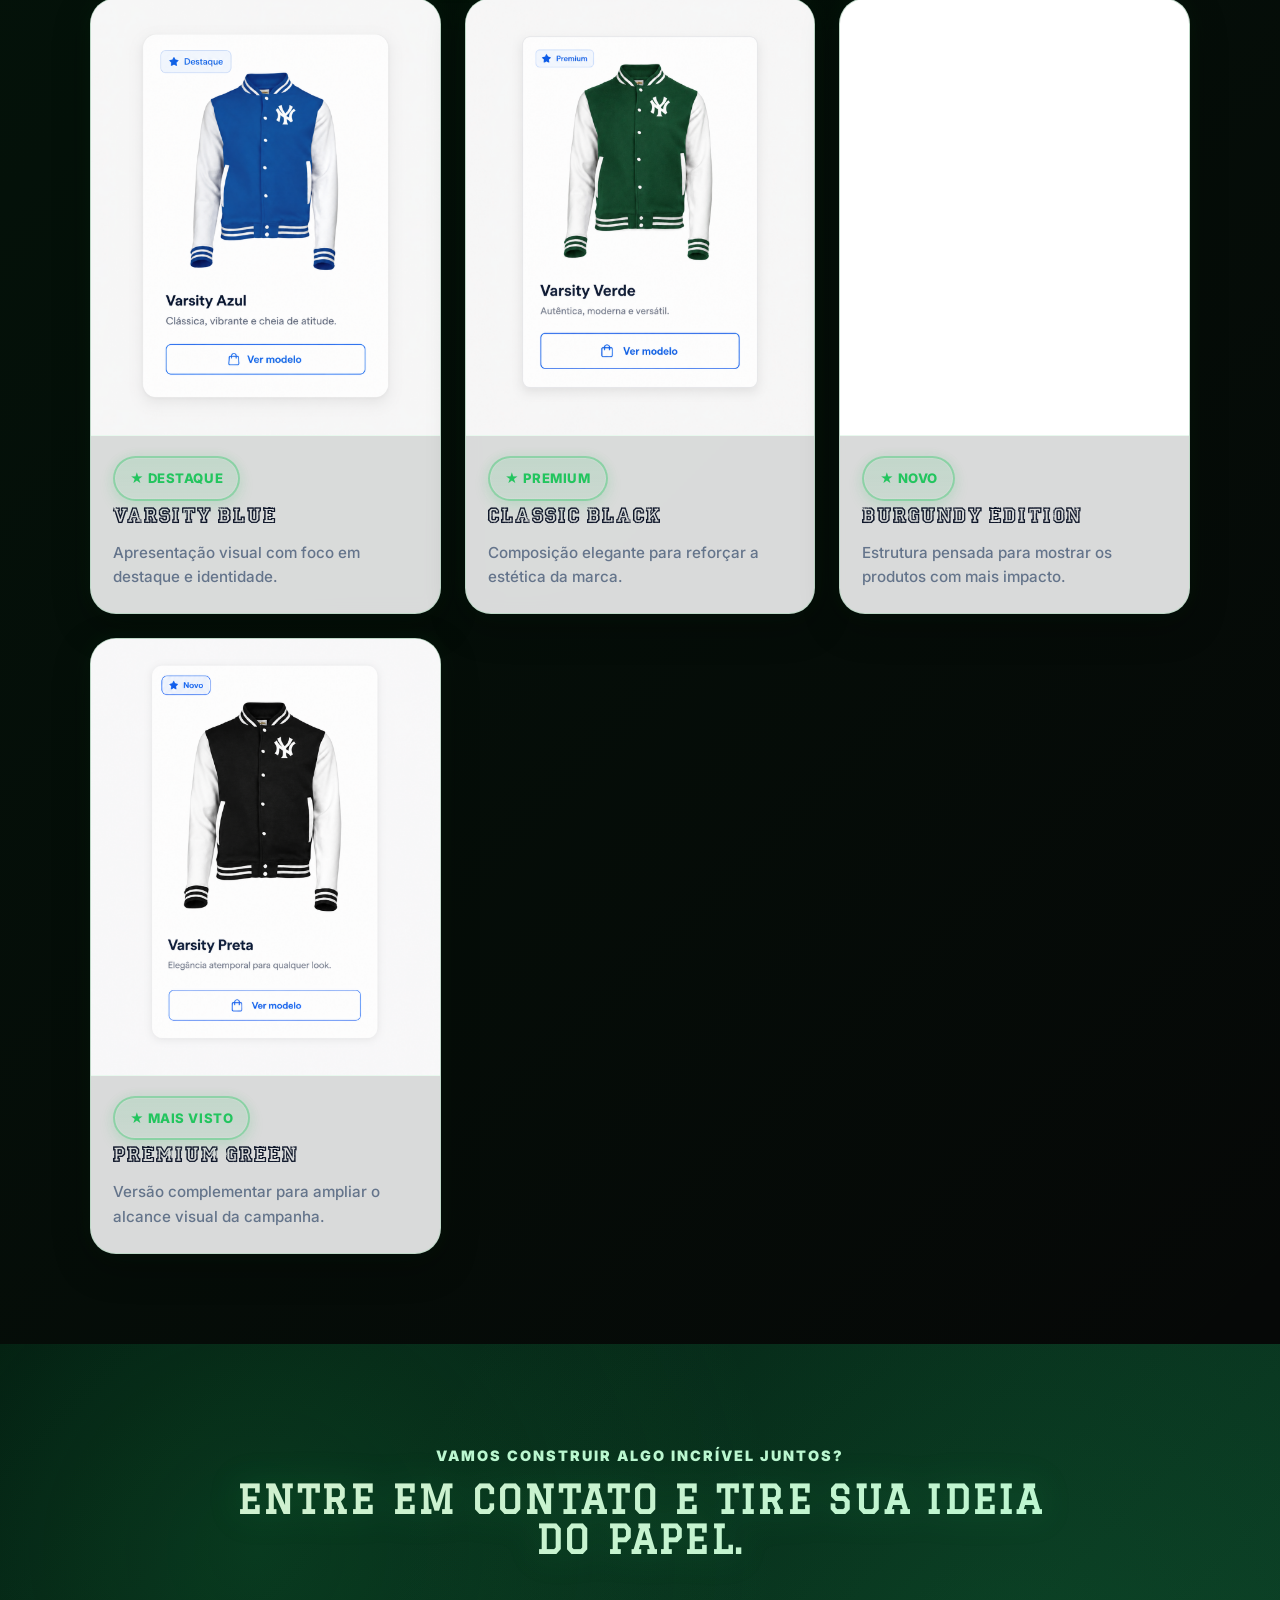
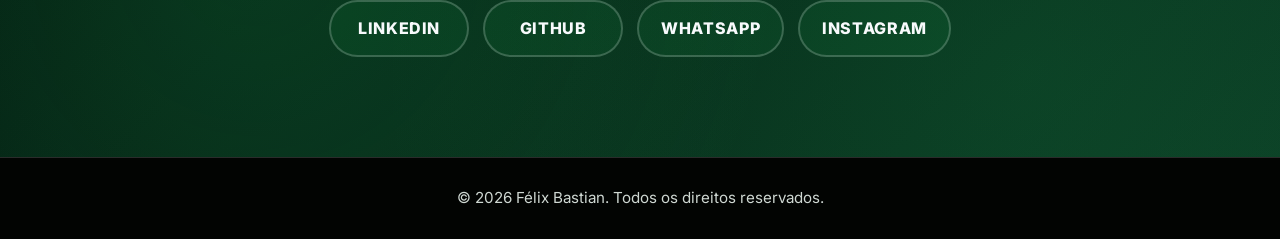
==== commit 2e217204: "🎨 Reforma visual completa: iluminação ambient, glassmorphism, animações e profundidade premium" ====
--- a/index.html
+++ b/index.html
@@ -180,10 +180,10 @@
       <p>Vamos construir algo incrível juntos?</p>
       <h2 class="baseball-title">Entre em contato e tire sua ideia do papel.</h2>
       <div class="socials">
-        <a href="https://www.linkedin.com/in/felix-saint-9b7573287?utm_source=share_via&utm_content=profile&utm_medium=member_android" target="_blank" rel="noreferrer">LinkedIn</a>
-        <a href="https://github.com/FXBastian" target="_blank" rel="noreferrer">GitHub</a>
-        <a href="https://wa.me/5567981518078" target="_blank" rel="noreferrer">WhatsApp</a>
-        <a href="https://www.instagram.com/bastian_saint_?igsh=MXdheXFwdzE5YXdhNw==" target="_blank" rel="noreferrer">Instagram</a>
+        <a href="https://www.linkedin.com/in/felix-saint-9b7573287?utm_source=share_via&utm_content=profile&utm_medium=member_android" target="_blank" rel="noreferrer" aria-label="LinkedIn - Conecte comigo no LinkedIn">LinkedIn</a>
+        <a href="https://github.com/FXBastian" target="_blank" rel="noreferrer" aria-label="GitHub - Veja meus projetos no GitHub">GitHub</a>
+        <a href="https://wa.me/5567981518078" target="_blank" rel="noreferrer" aria-label="WhatsApp - Envie uma mensagem via WhatsApp">WhatsApp</a>
+        <a href="https://www.instagram.com/bastian_saint_?igsh=MXdheXFwdzE5YXdhNw==" target="_blank" rel="noreferrer" aria-label="Instagram - Me siga no Instagram">Instagram</a>
       </div>
     </section>
   </main>
--- a/style.css
+++ b/style.css
@@ -1,9 +1,49 @@
 :root {
+  /* Colors */
+  --color-primary: #22c55e;
+  --color-primary-light: #bbf7d0;
+  --color-primary-dark: #0f8f51;
+  --color-bg: #020403;
+  --color-bg-dark: #06100c;
+  --color-surface: rgba(255, 255, 255, 0.08);
+  --color-surface-light: rgba(255, 255, 255, 0.12);
+  --color-text: #d1f0cf;
+  --color-text-muted: #cfd8d2;
+  --color-text-light: #f8fafc;
+  --color-accent-blue: #1d4ed8;
+  --color-accent-blue-dark: #0f172a;
+  --color-accent-blue-light: #60a5fa;
+  
+  /* Borders */
+  --border-soft: rgba(255, 255, 255, 0.08);
+  --border-default: rgba(255, 255, 255, 0.16);
+  --border-hover: rgba(35, 193, 116, 0.25);
+  
+  /* Shadows */
+  --shadow-sm: 0 2px 8px rgba(0, 0, 0, 0.12);
+  --shadow-md: 0 8px 20px rgba(0, 0, 0, 0.18);
+  --shadow-lg: 0 12px 35px rgba(0, 0, 0, 0.35);
+  --shadow-card: 0 12px 35px rgba(0, 0, 0, 0.35), 0 0 25px rgba(34, 197, 94, 0.08), inset 0 1px 0 rgba(255, 255, 255, 0.05);
+  --shadow-card-hover: 0 20px 45px rgba(0, 0, 0, 0.45), 0 0 35px rgba(34, 197, 94, 0.15), inset 0 1px 0 rgba(255, 255, 255, 0.08);
+  --shadow-glow: 0 0 24px rgba(34, 197, 94, 0.12);
+  
+  /* Transitions */
+  --transition-fast: 250ms cubic-bezier(0.25, 0.46, 0.45, 0.94);
+  --transition-normal: 350ms cubic-bezier(0.25, 0.46, 0.45, 0.94);
+  --transition-smooth: 600ms cubic-bezier(0.25, 0.46, 0.45, 0.94);
+  
+  /* Border Radius */
+  --radius-sm: 12px;
+  --radius-md: 18px;
+  --radius-lg: 26px;
+  --radius-full: 999px;
+  
+  /* Legacy variable names for compatibility */
   --green: #0f8f51;
   --green-2: #23c174;
   --dark: #06100c;
   --black: #020403;
-  --white: #fff;
+  --white: #d1f0cf;
   --muted: #cfd8d2;
   --card: rgba(255, 255, 255, .08);
   --border: rgba(255, 255, 255, .16);
@@ -13,6 +53,123 @@
   --gray: #64748b;
 }
 
+/* =====================================
+   ANIMATIONS
+===================================== */
+
+@keyframes float-gentle {
+  0%, 100% { transform: translateY(0px); }
+  50% { transform: translateY(-8px); }
+}
+
+@keyframes float-subtle {
+  0%, 100% { transform: translateY(0px); }
+  50% { transform: translateY(-3px); }
+}
+
+@keyframes glow-pulse {
+  0%, 100% { opacity: 0.8; }
+  50% { opacity: 1; }
+}
+
+@keyframes slide-fade-up {
+  from {
+    opacity: 0;
+    transform: translateY(24px);
+  }
+  to {
+    opacity: 1;
+    transform: translateY(0);
+  }
+}
+
+@keyframes scale-in {
+  from {
+    opacity: 0;
+    transform: scale(0.95);
+  }
+  to {
+    opacity: 1;
+    transform: scale(1);
+  }
+}
+
+@keyframes shine-sweep {
+  0% {
+    left: -100%;
+  }
+  100% {
+    left: 100%;
+  }
+}
+
+@keyframes badge-float {
+  0%, 100% { transform: translateY(0px); }
+  50% { transform: translateY(-2px); }
+}
+
+/* =====================================
+   CUSTOM FONTS
+===================================== */
+
+@font-face {
+  font-family: 'Universidad';
+  src: url('assets/font/universidad-personal-use/UNIVERSIDAD PERSONAL USE.ttf') format('truetype');
+  font-weight: 400 900;
+  font-style: normal;
+  font-display: swap;
+}
+
+@font-face {
+  font-family: 'Dasport';
+  src: url('assets/font/dasport-demo/Dasport  DEMO.otf') format('opentype');
+  font-weight: 400 900;
+  font-style: normal;
+  font-display: swap;
+}
+
+/* =====================================
+   TYPOGRAPHY
+===================================== */
+
+.section-label {
+  font-family: 'Dasport', 'Inter', sans-serif;
+  color: var(--color-primary-light);
+  text-transform: uppercase;
+  letter-spacing: 0.12em;
+  font-weight: 900;
+  font-size: 0.8rem;
+  text-shadow: 0 3px 0 rgba(0, 0, 0, 0.65), 0 8px 18px rgba(0, 0, 0, 0.45);
+}
+
+.section h2 {
+  font-family: 'Universidad', 'Graduate', serif;
+  text-transform: uppercase;
+  color: var(--color-text);
+  -webkit-text-stroke: 1px var(--color-accent-blue-dark);
+  text-shadow:
+    0 1px 0 rgba(15, 23, 42, 0.9),
+    0 2px 0 rgba(15, 23, 42, 0.85),
+    0 4px 0 rgba(15, 23, 42, 0.8),
+    0 8px 12px rgba(0, 0, 0, 0.6),
+    0 0 18px rgba(34, 197, 94, 0.12);
+  letter-spacing: 1px;
+  -webkit-font-smoothing: antialiased;
+  transition: transform var(--transition-normal), text-shadow var(--transition-normal);
+}
+
+.section h2:hover {
+  transform: translateY(-4px);
+  text-shadow:
+    0 2px 0 rgba(15, 23, 42, 0.95),
+    0 6px 0 rgba(15, 23, 42, 0.9),
+    0 14px 22px rgba(0, 0, 0, 0.65),
+    0 0 26px rgba(34, 197, 94, 0.18);
+}
+
+/* =====================================
+   BASE STYLES
+===================================== */
 
 * {
   box-sizing: border-box;
@@ -30,9 +187,34 @@
 textarea,
 select {
   font-family: "Inter", Arial, Helvetica, sans-serif;
-  background: var(--black);
-  color: var(--white);
+  background: var(--color-bg);
+  color: var(--color-text);
   line-height: 1.6;
+}
+
+/* Ambient lighting background */
+body::before {
+  content: "";
+  position: fixed;
+  inset: 0;
+  background:
+    radial-gradient(circle at 20% 30%, rgba(34, 197, 94, 0.08) 0%, transparent 45%),
+    radial-gradient(circle at 80% 70%, rgba(34, 197, 94, 0.05) 0%, transparent 50%),
+    radial-gradient(circle at 50% 100%, rgba(34, 197, 94, 0.03) 0%, transparent 40%);
+  pointer-events: none;
+  z-index: -1;
+}
+
+/* Grid texture overlay */
+body::after {
+  content: "";
+  position: fixed;
+  inset: 0;
+  background:
+    repeating-linear-gradient(0deg, transparent, transparent 2px, rgba(255, 255, 255, 0.01) 2px, rgba(255, 255, 255, 0.01) 4px),
+    repeating-linear-gradient(90deg, transparent, transparent 2px, rgba(255, 255, 255, 0.01) 2px, rgba(255, 255, 255, 0.01) 4px);
+  pointer-events: none;
+  z-index: -1;
 }
 
 .logo,
@@ -47,22 +229,36 @@
   line-height: 1.05;
   letter-spacing: 0.06em;
   text-transform: uppercase;
-  color: #ffffff;
-  -webkit-text-stroke: 1.5px #0f172a;
-  text-shadow:
-    0 2px 0 #0f172a,
-    0 4px 0 rgba(15, 23, 42, 0.88),
-    0 8px 18px rgba(15, 23, 42, 0.24),
-    0 0 16px rgba(59, 130, 246, 0.22);
+  background: linear-gradient(135deg, #ffffff 10%, var(--color-primary-light) 45%, var(--color-primary) 100%);
+  -webkit-background-clip: text;
+  background-clip: text;
+  color: transparent;
+  -webkit-text-stroke: 0px;
+  filter: drop-shadow(0 0 18px rgba(34, 197, 94, 0.18));
+  transition: filter var(--transition-normal), transform var(--transition-normal);
+}
+
+.baseball-title:hover {
+  transform: translateY(-2px);
+  filter: drop-shadow(0 0 24px rgba(34, 197, 94, 0.28));
 }
 
 .baseball-title--dark {
-  color: #0f172a;
-  -webkit-text-stroke: 1px #2563eb;
-  text-shadow:
-    0 2px 0 rgba(37, 99, 235, 0.35),
-    0 5px 14px rgba(15, 23, 42, 0.16),
-    0 0 14px rgba(59, 130, 246, 0.16);
+  background: linear-gradient(135deg, var(--color-accent-blue-dark) 0%, var(--color-accent-blue) 100%);
+  -webkit-background-clip: text;
+  background-clip: text;
+  color: transparent;
+  filter: drop-shadow(0 2px 8px rgba(34, 197, 94, 0.16));
+}
+
+a {
+  color: inherit;
+  text-decoration: none;
+}
+
+img {
+  max-width: 100%;
+  display: block;
 }
 
 .patch-badge {
@@ -70,59 +266,60 @@
   align-items: center;
   gap: 0.5rem;
   padding: 0.6rem 0.95rem;
-  border-radius: 999px;
-  border: 2px solid rgba(37, 99, 235, 0.45);
-  background: linear-gradient(180deg, rgba(255,255,255,0.98), rgba(239,246,255,0.94));
-  color: #1d4ed8;
+  border-radius: var(--radius-full);
+  border: 2px solid rgba(34, 197, 94, 0.35);
+  background: linear-gradient(180deg, rgba(34, 197, 94, 0.12), rgba(34, 197, 94, 0.08));
+  color: var(--color-primary);
   font-family: "Inter", sans-serif;
   font-size: 0.82rem;
   font-weight: 800;
   letter-spacing: 0.04em;
   text-transform: uppercase;
   box-shadow:
-    inset 0 0 0 1px rgba(255, 255, 255, 0.85),
-    0 6px 16px rgba(37, 99, 235, 0.1);
-  transition: transform 0.25s ease, box-shadow 0.25s ease;
+    inset 0 0 0 1px rgba(255, 255, 255, 0.1),
+    0 6px 16px rgba(34, 197, 94, 0.12),
+    0 0 12px rgba(34, 197, 94, 0.08);
+  transition: transform var(--transition-fast), box-shadow var(--transition-fast), border-color var(--transition-fast);
 }
 
 .patch-badge:hover {
   transform: translateY(-2px);
+  border-color: rgba(34, 197, 94, 0.55);
   box-shadow:
-    inset 0 0 0 1px rgba(255, 255, 255, 0.9),
-    0 10px 22px rgba(37, 99, 235, 0.16),
-    0 0 14px rgba(96, 165, 250, 0.16);
+    inset 0 0 0 1px rgba(255, 255, 255, 0.15),
+    0 10px 22px rgba(34, 197, 94, 0.18),
+    0 0 18px rgba(34, 197, 94, 0.12);
 }
 
 .showcase-card {
   position: relative;
   overflow: hidden;
-  border: 1px solid rgba(148, 163, 184, 0.18);
-  border-radius: 24px;
-  background: rgba(255, 255, 255, 0.9);
-  box-shadow: 0 12px 32px rgba(15, 23, 42, 0.07);
-  transition: transform 0.35s ease, box-shadow 0.35s ease, border-color 0.35s ease;
+  border: 1px solid rgba(34, 197, 94, 0.15);
+  border-radius: var(--radius-lg);
+  background: rgba(255, 255, 255, 0.85);
+  backdrop-filter: blur(10px);
+  box-shadow: var(--shadow-card);
+  transition: transform var(--transition-normal), box-shadow var(--transition-normal), border-color var(--transition-normal);
 }
 
 .showcase-card:hover {
   transform: translateY(-7px);
-  border-color: rgba(59, 130, 246, 0.3);
-  box-shadow:
-    0 22px 46px rgba(15, 23, 42, 0.12),
-    0 0 22px rgba(59, 130, 246, 0.08);
+  border-color: rgba(34, 197, 94, 0.35);
+  box-shadow: var(--shadow-card-hover);
 }
 
 .showcase-card img {
-  transition: transform 0.45s ease;
+  transition: transform var(--transition-normal);
 }
 
 .showcase-card:hover img {
-  transform: scale(1.035);
+  transform: scale(1.04);
 }
 
 .showcase-card h3 {
   font-family: "Inter", sans-serif;
   font-weight: 800;
-  color: #0f172a;
+  color: var(--color-accent-blue-dark);
 }
 
 .showcase-button {
@@ -132,27 +329,37 @@
   gap: 0.65rem;
   width: 100%;
   padding: 0.9rem 1.1rem;
-  border: 2px solid #3b82f6;
-  border-radius: 14px;
+  border: 2px solid var(--color-accent-blue);
+  border-radius: var(--radius-md);
   background: #ffffff;
-  color: #2563eb;
+  color: var(--color-accent-blue);
   font-family: "Inter", sans-serif;
   font-weight: 800;
   text-decoration: none;
-  transition: transform 0.25s ease, background 0.25s ease, color 0.25s ease, box-shadow 0.25s ease;
+  transition: transform var(--transition-fast), background var(--transition-fast), color var(--transition-fast), box-shadow var(--transition-fast);
+  position: relative;
+  overflow: hidden;
+}
+
+.showcase-button::before {
+  content: "";
+  position: absolute;
+  inset: 0;
+  background: linear-gradient(90deg, transparent, rgba(255, 255, 255, 0.3), transparent);
+  animation: shine-sweep 0.6s ease-in-out;
 }
 
 .showcase-button:hover {
-  transform: translateY(-2px);
+  transform: translateY(-3px);
   background: #eff6ff;
-  color: #1d4ed8;
+  color: var(--color-accent-blue-dark);
   box-shadow:
-    0 10px 20px rgba(37, 99, 235, 0.12),
-    0 0 14px rgba(96, 165, 250, 0.18);
+    0 14px 30px rgba(0, 0, 0, 0.28),
+    0 0 24px rgba(34, 197, 94, 0.28);
 }
 
 .showcase-button:focus-visible {
-  outline: 3px solid rgba(59, 130, 246, 0.35);
+  outline: 3px solid rgba(34, 197, 94, 0.35);
   outline-offset: 3px;
 }
 
@@ -167,15 +374,9 @@
   transform: translateY(0);
 }
 
-a {
-  color: inherit;
-  text-decoration: none;
-}
-
-img {
-  max-width: 100%;
-  display: block;
-}
+/* =====================================
+   HEADER
+===================================== */
 
 .topbar {
   position: fixed;
@@ -188,9 +389,16 @@
   justify-content: space-between;
   gap: 12px;
   padding: 18px 7%;
-  background: rgba(2, 4, 3, .75);
-  backdrop-filter: blur(14px);
-  border-bottom: 1px solid var(--border);
+  background: rgba(2, 4, 3, 0.7);
+  backdrop-filter: blur(16px);
+  border-bottom: 1px solid var(--border-default);
+  transition: background var(--transition-normal), border-color var(--transition-normal), box-shadow var(--transition-normal);
+  box-shadow: none;
+}
+
+.topbar:has(header:not(:hover)) {
+  background: rgba(2, 4, 3, 0.8);
+  box-shadow: 0 8px 24px rgba(0, 0, 0, 0.2);
 }
 
 .logo {
@@ -199,15 +407,26 @@
   flex-shrink: 0;
   font-size: clamp(1rem, 2.4vw, 1.35rem);
   font-weight: 900;
-  letter-spacing: .04em;
+  letter-spacing: 0.04em;
   line-height: 1.1;
   white-space: nowrap;
   margin-right: auto;
+  color: var(--color-text);
+  transition: color var(--transition-fast);
+}
+
+.logo:hover {
+  color: var(--color-primary-light);
 }
 
 .logo span {
-  color: var(--green-2);
+  color: var(--color-primary);
   margin-left: 4px;
+  transition: color var(--transition-fast);
+}
+
+.logo:hover span {
+  color: var(--color-primary-light);
 }
 
 .nav {
@@ -221,11 +440,11 @@
   isolation: isolate;
   overflow: visible;
   padding: 10px 12px;
-  border-radius: 999px;
+  border-radius: var(--radius-full);
   font-weight: 700;
-  font-size: .92rem;
-  color: var(--muted);
-  transition: color .2s ease;
+  font-size: 0.92rem;
+  color: var(--color-text-muted);
+  transition: color var(--transition-fast);
 }
 
 .nav a::before {
@@ -235,14 +454,14 @@
   top: var(--cursor-y, 50%);
   width: 38px;
   height: 38px;
-  border: 1px solid rgba(35, 193, 116, .45);
+  border: 1px solid rgba(34, 197, 94, 0.45);
   border-radius: 50%;
-  box-shadow: 0 0 0 4px rgba(35, 193, 116, .1);
+  box-shadow: 0 0 0 4px rgba(34, 197, 94, 0.1);
   transform: translate(-50%, -50%);
   opacity: 0;
   pointer-events: none;
   z-index: -1;
-  transition: opacity .2s ease, transform .25s ease;
+  transition: opacity var(--transition-fast), transform var(--transition-fast);
 }
 
 .nav a:hover::before,
@@ -253,21 +472,25 @@
 
 .nav a:hover,
 .nav a:focus-visible {
-  color: var(--green-2);
+  color: var(--color-primary-light);
 }
 
 .nav-cta {
   padding: 10px 16px;
-  border-radius: 999px;
+  border-radius: var(--radius-full);
   color: #fff !important;
+  background: linear-gradient(135deg, var(--color-primary), var(--color-primary-light));
+  box-shadow: 0 0 0 1px rgba(34, 197, 94, 0.24), 0 8px 16px rgba(34, 197, 94, 0.2);
+  transition: transform var(--transition-fast), box-shadow var(--transition-fast);
 }
 
 .nav-cta:hover,
 .nav-cta:focus-visible {
+  transform: translateY(-2px);
   box-shadow:
-    inset 0 0 0 1px rgba(255, 255, 255, .22),
-    0 0 0 1px rgba(35, 193, 116, .24),
-    0 10px 24px rgba(35, 193, 116, .22);
+    inset 0 0 0 1px rgba(255, 255, 255, 0.22),
+    0 0 0 1px rgba(34, 197, 94, 0.35),
+    0 14px 28px rgba(34, 197, 94, 0.28);
 }
 
 .menu-btn {
@@ -279,7 +502,17 @@
   color: #fff;
   font-size: 2rem;
   line-height: 1;
-}
+  cursor: pointer;
+  transition: color var(--transition-fast);
+}
+
+.menu-btn:hover {
+  color: var(--color-primary-light);
+}
+
+/* =====================================
+   HERO SECTION
+===================================== */
 
 .hero {
   min-height: 100vh;
@@ -295,7 +528,7 @@
 .hero-bg {
   position: absolute;
   inset: 0;
-  background: linear-gradient(90deg, rgba(2, 4, 3, .96), rgba(2, 4, 3, .78)), url('assets/frente.png') center/cover;
+  background: linear-gradient(90deg, rgba(2, 4, 3, 0.96), rgba(2, 4, 3, 0.78)), url('assets/frente.png') center/cover;
   filter: saturate(1.2);
   z-index: -2;
 }
@@ -305,42 +538,57 @@
   position: absolute;
   inset: auto -20% -25% -20%;
   height: 45%;
-  background: radial-gradient(circle, var(--green), transparent 62%);
-  opacity: .25;
+  background: radial-gradient(ellipse 900px 400px at 50% 100%, rgba(34, 197, 94, 0.15) 0%, transparent 60%);
+  opacity: 0.8;
   z-index: -1;
+  filter: blur(40px);
 }
 
 .tag,
-.section-label {
-  color: var(--green-2);
+.hero-text {
+  color: var(--color-text-muted);
+}
+
+.tag {
   text-transform: uppercase;
   letter-spacing: 3px;
   font-weight: 900;
-  font-size: .8rem;
+  font-size: 0.8rem;
+  color: var(--color-primary-light);
 }
 
 .hero h1 {
-  font-size: clamp(3.2rem, 8vw, 7rem);
-  line-height: .9;
+  font-size: clamp(3.2rem, 7vw, 5rem);
+  line-height: 0.9;
   margin: 14px 0;
   font-weight: 900;
+  padding-top: 30px;
   letter-spacing: 1.2px;
   text-transform: uppercase;
-  color: var(--white);
-  -webkit-text-stroke: 1.4px var(--blue-dark);
-  text-shadow: 0 2px 0 var(--blue-dark), 0 4px 10px rgba(29, 78, 216, 0.25), 0 0 16px rgba(96, 165, 250, 0.16);
+  background: linear-gradient(135deg, #ffffff 10%, var(--color-primary-light) 45%, var(--color-primary) 100%);
+  -webkit-background-clip: text;
+  background-clip: text;
+  color: transparent;
+  filter: drop-shadow(0 0 18px rgba(34, 197, 94, 0.18));
+  transition: filter var(--transition-normal);
+}
+
+.hero h1:hover {
+  filter: drop-shadow(0 0 28px rgba(34, 197, 94, 0.28));
 }
 
 .hero h2 {
   font-size: clamp(1.2rem, 2.2vw, 2rem);
-  color: var(--muted);
+  color: var(--color-primary-light);
   font-weight: 700;
+  margin: 10px 0;
 }
 
 .hero-text {
   max-width: 560px;
   margin: 20px 0 30px;
   font-size: 1.15rem;
+  color: var(--color-text-muted);
 }
 
 .hero-actions {
@@ -351,31 +599,88 @@
 
 .btn {
   padding: 14px 22px;
-  border-radius: 999px;
+  border-radius: var(--radius-full);
   font-weight: 900;
-  border: 1px solid var(--border);
+  border: 1px solid var(--border-default);
+  cursor: pointer;
+  transition: all var(--transition-normal);
+  position: relative;
+  overflow: hidden;
 }
 
 .primary {
-  background: linear-gradient(135deg, var(--green), var(--green-2));
+  background: linear-gradient(135deg, var(--color-primary), var(--color-primary-light));
   color: #fff;
+  border: 1px solid rgba(34, 197, 94, 0.3);
+  box-shadow: 0 0 0 0 rgba(34, 197, 94, 0.3), 0 12px 30px rgba(0, 0, 0, 0.2);
+}
+
+.primary:hover {
+  transform: translateY(-3px);
+  box-shadow: 0 14px 30px rgba(0, 0, 0, 0.28), 0 0 24px rgba(34, 197, 94, 0.28);
+}
+
+.primary:active {
+  transform: translateY(-1px) scale(0.98);
 }
 
 .ghost {
-  background: rgba(255, 255, 255, .08);
+  background: rgba(255, 255, 255, 0.08);
+  border: 1px solid rgba(34, 197, 94, 0.2);
+  color: var(--color-text);
+  backdrop-filter: blur(10px);
+}
+
+.ghost:hover {
+  background: rgba(34, 197, 94, 0.12);
+  border-color: rgba(34, 197, 94, 0.4);
+  box-shadow: 0 12px 30px rgba(34, 197, 94, 0.12);
+  transform: translateY(-3px);
 }
 
 .hero-card {
-  border: 1px solid var(--border);
-  border-radius: 26px;
+  border: 1px solid var(--border-default);
+  border-radius: var(--radius-lg);
   overflow: hidden;
-  box-shadow: 0 25px 80px rgba(0, 0, 0, .55);
-  transform: rotate(1deg);
-}
+  box-shadow: var(--shadow-lg);
+  transform: rotate(0deg);
+  position: relative;
+  animation: float-subtle 3s ease-in-out infinite;
+}
+
+.hero-card::before {
+  content: "";
+  position: absolute;
+  inset: 0;
+  background: radial-gradient(circle at 30% 20%, rgba(34, 197, 94, 0.15) 0%, transparent 50%);
+  z-index: 1;
+  pointer-events: none;
+}
+
+.hero-card img {
+  position: relative;
+  z-index: 2;
+  width: 100%;
+  height: auto;
+}
+
+/* =====================================
+   ABOUT SECTION
+===================================== */
 
 .section {
   padding: 90px 7%;
-  border-top: 1px solid var(--border);
+  border-top: 1px solid var(--border-default);
+  position: relative;
+}
+
+.section::before {
+  content: "";
+  position: absolute;
+  inset: 0;
+  background: radial-gradient(ellipse at 50% 0%, rgba(34, 197, 94, 0.05) 0%, transparent 60%);
+  pointer-events: none;
+  z-index: -1;
 }
 
 .section h2 {
@@ -384,21 +689,27 @@
   margin: 10px 0 20px;
   letter-spacing: 1px;
   text-transform: uppercase;
-  color: var(--white);
-  -webkit-text-stroke: 1px var(--blue-dark);
+  color: var(--color-text);
+  -webkit-text-stroke: 1px var(--color-accent-blue-dark);
 }
 
 .about {
   display: grid;
-  grid-template-columns: 1.2fr .8fr;
+  grid-template-columns: 1.2fr 0.8fr;
   gap: 40px;
   align-items: center;
-  background: linear-gradient(135deg, rgba(15, 143, 81, .15), transparent);
+  background: linear-gradient(135deg, rgba(34, 197, 94, 0.1) 0%, transparent 50%);
+  padding: 60px;
+  border-radius: var(--radius-lg);
+  border: 1px solid rgba(34, 197, 94, 0.15);
+  box-shadow: inset 0 1px 0 rgba(255, 255, 255, 0.05), var(--shadow-sm);
 }
 
 .about p {
-  color: var(--muted);
+  color: var(--color-text-muted);
   max-width: 720px;
+  font-size: 1.1rem;
+  line-height: 1.8;
 }
 
 .checks {
@@ -407,12 +718,44 @@
 }
 
 .checks span {
-  background: var(--card);
-  border: 1px solid var(--border);
+  background: var(--color-surface);
+  border: 1px solid var(--border-default);
   padding: 16px 18px;
-  border-radius: 16px;
+  border-radius: var(--radius-md);
   font-weight: 800;
-}
+  color: var(--color-text);
+  transition: all var(--transition-normal);
+  cursor: default;
+  position: relative;
+  overflow: hidden;
+}
+
+.checks span::before {
+  content: "";
+  position: absolute;
+  left: 0;
+  top: 0;
+  width: 2px;
+  height: 100%;
+  background: var(--color-primary);
+  opacity: 0;
+  transition: opacity var(--transition-fast);
+}
+
+.checks span:hover {
+  background: rgba(34, 197, 94, 0.15);
+  border-color: rgba(34, 197, 94, 0.35);
+  box-shadow: var(--shadow-sm);
+  transform: translateX(4px);
+}
+
+.checks span:hover::before {
+  opacity: 1;
+}
+
+/* =====================================
+   SERVICES SECTION
+===================================== */
 
 .cards {
   display: grid;
@@ -422,39 +765,93 @@
 }
 
 .card {
-  background: var(--card);
-  border: 1px solid var(--border);
-  border-radius: 22px;
+  background: var(--color-surface);
+  border: 1px solid var(--border-default);
+  border-radius: var(--radius-lg);
   padding: 26px;
   min-height: 220px;
+  transition: all var(--transition-normal);
+  position: relative;
+  overflow: hidden;
+  box-shadow: 0 0 0 rgba(34, 197, 94, 0), inset 0 1px 0 rgba(255, 255, 255, 0.05);
+  backdrop-filter: blur(10px);
+}
+
+.card::before {
+  content: "";
+  position: absolute;
+  inset: 0;
+  background: radial-gradient(circle at 50% 50%, rgba(34, 197, 94, 0.1) 0%, transparent 80%);
+  opacity: 0;
+  transition: opacity var(--transition-normal);
+  pointer-events: none;
+  z-index: 0;
+}
+
+.card:hover {
+  background: rgba(34, 197, 94, 0.1);
+  border-color: rgba(34, 197, 94, 0.35);
+  transform: translateY(-6px);
+  box-shadow:
+    0 12px 30px rgba(0, 0, 0, 0.2),
+    0 0 20px rgba(34, 197, 94, 0.12),
+    inset 0 1px 0 rgba(255, 255, 255, 0.08);
+}
+
+.card:hover::before {
+  opacity: 1;
+}
+
+.card > * {
+  position: relative;
+  z-index: 1;
 }
 
 .icon {
   display: flex;
   align-items: center;
-  justify-content: flex-start;
+  justify-content: center;
+  width: 70px;
+  height: 70px;
   margin-bottom: 16px;
+  background: rgba(34, 197, 94, 0.15);
+  border: 1px solid rgba(34, 197, 94, 0.25);
+  border-radius: var(--radius-md);
+  box-shadow: 0 0 12px rgba(34, 197, 94, 0.08), inset 0 1px 0 rgba(255, 255, 255, 0.08);
+  transition: transform var(--transition-normal), box-shadow var(--transition-normal);
+}
+
+.card:hover .icon {
+  transform: scale(1.1);
+  box-shadow: 0 0 20px rgba(34, 197, 94, 0.15), inset 0 1px 0 rgba(255, 255, 255, 0.12);
 }
 
 .icon img {
-  width: 56px;
-  height: 56px;
+  width: 40px;
+  height: 40px;
   object-fit: contain;
   display: block;
-  filter: drop-shadow(0 6px 12px rgba(15, 23, 42, 0.18));
 }
 
 .card h3 {
   margin-bottom: 10px;
+  color: var(--color-text);
+  font-weight: 800;
+  font-size: 1.1rem;
 }
 
 .card p {
-  color: var(--muted);
-}
+  color: var(--color-text-muted);
+  font-size: 0.95rem;
+}
+
+/* =====================================
+   SKILLS SECTION
+===================================== */
 
 .skills {
   display: grid;
-  grid-template-columns: .9fr 1.1fr;
+  grid-template-columns: 0.9fr 1.1fr;
   gap: 40px;
   align-items: center;
 }
@@ -467,19 +864,58 @@
 
 .skill-list span {
   padding: 12px 16px;
-  border-radius: 14px;
-  background: #fff;
-  color: #08110d;
+  border-radius: var(--radius-md);
+  background: linear-gradient(135deg, rgba(255, 255, 255, 0.95), rgba(255, 255, 255, 0.88));
+  color: var(--color-accent-blue-dark);
   font-weight: 900;
-}
+  border: 1px solid rgba(255, 255, 255, 0.1);
+  box-shadow: 0 4px 12px rgba(0, 0, 0, 0.12), inset 0 1px 0 rgba(255, 255, 255, 0.5);
+  transition: all var(--transition-normal);
+  cursor: default;
+  animation: slide-fade-up 0.6s ease backwards;
+}
+
+.skill-list span:nth-child(1) { animation-delay: 0.05s; }
+.skill-list span:nth-child(2) { animation-delay: 0.1s; }
+.skill-list span:nth-child(3) { animation-delay: 0.15s; }
+.skill-list span:nth-child(4) { animation-delay: 0.2s; }
+.skill-list span:nth-child(5) { animation-delay: 0.25s; }
+.skill-list span:nth-child(6) { animation-delay: 0.3s; }
+.skill-list span:nth-child(7) { animation-delay: 0.35s; }
+.skill-list span:nth-child(8) { animation-delay: 0.4s; }
+.skill-list span:nth-child(9) { animation-delay: 0.45s; }
+.skill-list span:nth-child(10) { animation-delay: 0.5s; }
+
+.skill-list span:hover {
+  background: linear-gradient(135deg, #ffffff, #eff6ff);
+  transform: translateY(-2px);
+  box-shadow:
+    0 8px 20px rgba(0, 0, 0, 0.15),
+    0 0 16px rgba(34, 197, 94, 0.18),
+    inset 0 1px 0 rgba(255, 255, 255, 0.6);
+}
+
+/* =====================================
+   BANNER SECTION
+===================================== */
 
 .banner-section {
   background: #f5f3ec;
-  color: #101410;
+  color: var(--color-accent-blue-dark);
+  position: relative;
+}
+
+.banner-section::before {
+  content: "";
+  position: absolute;
+  inset: 0;
+  background: radial-gradient(ellipse at 50% 0%, rgba(34, 197, 94, 0.08) 0%, transparent 60%);
+  pointer-events: none;
+  z-index: -1;
 }
 
 .banner-section .section-label {
-  color: var(--green);
+  color: var(--color-primary-dark);
 }
 
 .banner-grid {
@@ -491,20 +927,69 @@
 
 .banner-grid figure {
   background: #fff;
-  border-radius: 24px;
+  border-radius: var(--radius-lg);
   overflow: hidden;
-  box-shadow: 0 20px 50px rgba(0, 0, 0, .18);
+  box-shadow: 0 20px 50px rgba(0, 0, 0, 0.18);
+  transition: all var(--transition-normal);
+  position: relative;
+  border: 1px solid rgba(34, 197, 94, 0.1);
+}
+
+.banner-grid figure::after {
+  content: "";
+  position: absolute;
+  inset: 0;
+  background: linear-gradient(135deg, transparent 0%, rgba(0, 0, 0, 0.05) 100%);
+  opacity: 0;
+  transition: opacity var(--transition-normal);
+  pointer-events: none;
+  z-index: 2;
+}
+
+.banner-grid figure:hover {
+  transform: translateY(-8px);
+  box-shadow: 0 30px 60px rgba(0, 0, 0, 0.25), 0 0 24px rgba(34, 197, 94, 0.15);
+}
+
+.banner-grid figure:hover::after {
+  opacity: 1;
+}
+
+.banner-grid figure img {
+  width: 100%;
+  height: auto;
+  display: block;
+  transition: transform var(--transition-normal);
+}
+
+.banner-grid figure:hover img {
+  transform: scale(1.03);
 }
 
 .banner-grid figcaption {
   text-align: center;
   font-weight: 900;
   padding: 14px;
-  color: var(--green);
-}
+  color: var(--color-primary);
+  font-size: 0.95rem;
+}
+
+/* =====================================
+   VITRINE SECTION
+===================================== */
 
 .vitrine-section {
-  background: linear-gradient(135deg, rgba(15, 143, 81, .12), rgba(255, 255, 255, .03));
+  background: linear-gradient(135deg, rgba(34, 197, 94, 0.08) 0%, rgba(255, 255, 255, 0.02) 100%);
+  position: relative;
+}
+
+.vitrine-section::before {
+  content: "";
+  position: absolute;
+  inset: 0;
+  background: radial-gradient(ellipse 1000px 400px at 50% 0%, rgba(34, 197, 94, 0.08) 0%, transparent 60%);
+  pointer-events: none;
+  z-index: -1;
 }
 
 .section-heading {
@@ -514,9 +999,9 @@
 .section-heading h2 {
   letter-spacing: 1.4px;
   text-transform: uppercase;
-  color: var(--white);
-  -webkit-text-stroke: 1.5px var(--blue-dark);
-  text-shadow: 0 2px 0 var(--blue-dark), 0 4px 10px rgba(29, 78, 216, 0.28), 0 0 14px rgba(96, 165, 250, 0.16);
+  color: var(--color-text);
+  -webkit-text-stroke: 1.5px var(--color-accent-blue-dark);
+  text-shadow: 0 2px 0 var(--color-accent-blue-dark), 0 4px 10px rgba(34, 197, 94, 0.28), 0 0 14px rgba(34, 197, 94, 0.16);
 }
 
 .vitrine-grid {
@@ -526,19 +1011,36 @@
 }
 
 .vitrine-card {
-  background: rgba(255, 255, 255, .88);
-  color: var(--blue-dark);
-  border: 1px solid rgba(148, 163, 184, .18);
-  border-radius: 24px;
+  background: rgba(255, 255, 255, 0.85);
+  color: var(--color-accent-blue-dark);
+  border: 1px solid rgba(34, 197, 94, 0.15);
+  border-radius: var(--radius-lg);
   overflow: hidden;
-  box-shadow: 0 10px 30px rgba(15, 23, 42, .08);
-  transition: transform .35s ease, box-shadow .35s ease;
+  box-shadow: var(--shadow-card);
+  transition: all var(--transition-normal);
   backdrop-filter: blur(10px);
+  position: relative;
+}
+
+.vitrine-card::before {
+  content: "";
+  position: absolute;
+  inset: 0;
+  background: radial-gradient(circle at var(--mouse-x, 50%) var(--mouse-y, 50%), rgba(34, 197, 94, 0.1) 0%, transparent 50%);
+  opacity: 0;
+  transition: opacity var(--transition-fast);
+  pointer-events: none;
+  z-index: 1;
 }
 
 .vitrine-card:hover {
   transform: translateY(-8px);
-  box-shadow: 0 18px 40px rgba(15, 23, 42, .12), 0 0 22px rgba(59, 130, 246, .12);
+  box-shadow: var(--shadow-card-hover);
+  border-color: rgba(34, 197, 94, 0.35);
+}
+
+.vitrine-card:hover::before {
+  opacity: 1;
 }
 
 .vitrine-card img {
@@ -547,24 +1049,35 @@
   height: auto;
   object-fit: contain;
   background: #fff;
-  border-bottom: 1px solid rgba(148, 163, 184, .16);
+  border-bottom: 1px solid rgba(34, 197, 94, 0.1);
+  transition: transform var(--transition-normal);
+  position: relative;
+  z-index: 2;
+}
+
+.vitrine-card:hover img {
+  transform: scale(1.04);
 }
 
 .vitrine-info {
   padding: 20px 22px 24px;
+  position: relative;
+  z-index: 2;
 }
 
 .vitrine-info h3 {
   margin-bottom: 10px;
-  color: var(--blue-dark);
-  font-family: 'Anton', sans-serif;
+  color: var(--color-accent-blue-dark);
+  font-family: 'Universidad', 'Graduate', serif;
   text-transform: uppercase;
   letter-spacing: 1px;
+  font-weight: 800;
 }
 
 .vitrine-info p {
-  color: var(--gray);
+  color: var(--color-gray, #64748b);
   font-weight: 500;
+  font-size: 0.95rem;
 }
 
 .badge-patch {
@@ -572,26 +1085,58 @@
   align-items: center;
   gap: 8px;
   padding: 8px 12px;
-  border-radius: 999px;
-  background: rgba(255, 255, 255, .95);
-  color: var(--blue);
-  border: 2px solid rgba(37, 99, 235, .35);
+  border-radius: var(--radius-full);
+  background: rgba(255, 255, 255, 0.95);
+  color: var(--color-accent-blue);
+  border: 2px solid rgba(34, 197, 94, 0.35);
   font-weight: 800;
-  box-shadow: 0 4px 14px rgba(37, 99, 235, .12), inset 0 0 0 1px rgba(255,255,255,.7);
+  font-size: 0.8rem;
+  box-shadow: 0 4px 14px rgba(34, 197, 94, 0.12), inset 0 0 0 1px rgba(255, 255, 255, 0.7);
   margin-bottom: 12px;
-}
+  transition: all var(--transition-fast);
+}
+
+.badge-patch:hover {
+  border-color: rgba(34, 197, 94, 0.55);
+  box-shadow: 0 8px 20px rgba(34, 197, 94, 0.18), inset 0 0 0 1px rgba(255, 255, 255, 0.8);
+  transform: translateY(-2px);
+}
+
+/* =====================================
+   CONTACT SECTION
+===================================== */
 
 .cta {
   text-align: center;
-  padding: 90px 7%;
-  background: linear-gradient(135deg, #02180e, #0b3b24);
+  padding: 100px 7%;
+  background: linear-gradient(135deg, #02180e 0%, #0b3b24 100%);
+  position: relative;
+  overflow: hidden;
+}
+
+.cta::before {
+  content: "";
+  position: absolute;
+  inset: 0;
+  background:
+    radial-gradient(circle at 20% 50%, rgba(34, 197, 94, 0.15) 0%, transparent 50%),
+    radial-gradient(circle at 80% 80%, rgba(34, 197, 94, 0.1) 0%, transparent 60%);
+  pointer-events: none;
+  z-index: 0;
+}
+
+.cta > * {
+  position: relative;
+  z-index: 1;
 }
 
 .cta p {
-  color: var(--green-2);
+  color: var(--color-primary-light);
   font-weight: 900;
   text-transform: uppercase;
   letter-spacing: 2px;
+  font-size: 0.9rem;
+  animation: glow-pulse 2s ease-in-out infinite;
 }
 
 .cta h2 {
@@ -599,6 +1144,12 @@
   max-width: 850px;
   margin: 12px auto 26px;
   line-height: 1.05;
+  color: var(--color-text);
+  background: linear-gradient(135deg, var(--color-text) 0%, var(--color-primary-light) 100%);
+  -webkit-background-clip: text;
+  background-clip: text;
+  color: transparent;
+  filter: drop-shadow(0 0 16px rgba(34, 197, 94, 0.18));
 }
 
 .socials {
@@ -606,38 +1157,59 @@
   gap: 14px;
   justify-content: center;
   flex-wrap: wrap;
+  margin-top: 40px;
 }
 
 .socials a {
   display: inline-flex;
   align-items: center;
   justify-content: center;
-  min-width: 120px;
-  padding: 12px 18px;
-  border: 1px solid rgba(255, 255, 255, .18);
-  border-radius: 999px;
-  background: rgba(255, 255, 255, .08);
-  color: #f8fafc;
+  min-width: 140px;
+  padding: 14px 22px;
+  border: 2px solid rgba(255, 255, 255, 0.2);
+  border-radius: var(--radius-full);
+  background: rgba(34, 197, 94, 0.08);
+  color: var(--color-text-light);
   font-weight: 800;
-  letter-spacing: .04em;
+  letter-spacing: 0.04em;
   text-transform: uppercase;
-  transition: transform .25s ease, background .25s ease, border-color .25s ease, box-shadow .25s ease;
-}
-
-.socials a:hover,
-.socials a:focus-visible {
-  transform: translateY(-2px);
-  background: rgba(35, 193, 116, .16);
-  border-color: rgba(35, 193, 116, .45);
-  box-shadow: 0 10px 24px rgba(35, 193, 116, .16);
+  transition: all var(--transition-normal);
+  position: relative;
+  overflow: hidden;
+}
+
+.socials a::before {
+  content: "";
+  position: absolute;
+  inset: 0;
+  background: linear-gradient(135deg, transparent, rgba(34, 197, 94, 0.2), transparent);
+  transform: translateX(-100%);
+  transition: transform var(--transition-normal);
+}
+
+.socials a:hover {
+  transform: translateY(-3px);
+  background: rgba(34, 197, 94, 0.18);
+  border-color: rgba(34, 197, 94, 0.55);
+  box-shadow: 0 12px 30px rgba(34, 197, 94, 0.2), 0 0 20px rgba(34, 197, 94, 0.12);
+}
+
+.socials a:hover::before {
+  transform: translateX(100%);
 }
 
 footer {
   text-align: center;
   padding: 28px;
-  color: var(--muted);
-  border-top: 1px solid var(--border);
-}
+  color: var(--color-text-muted);
+  border-top: 1px solid var(--border-default);
+  background: rgba(2, 4, 3, 0.5);
+  font-size: 0.95rem;
+}
+
+/* =====================================
+   RESPONSIVE DESIGN
+===================================== */
 
 @media (max-width: 900px) {
   .menu-btn {
@@ -651,11 +1223,13 @@
     display: none;
     flex-direction: column;
     align-items: flex-start;
-    background: #07100c;
-    border: 1px solid var(--border);
-    border-radius: 18px;
+    background: rgba(7, 16, 12, 0.95);
+    border: 1px solid var(--border-default);
+    border-radius: var(--radius-md);
     padding: 18px;
     width: 230px;
+    backdrop-filter: blur(16px);
+    box-shadow: 0 12px 30px rgba(0, 0, 0, 0.3);
   }
 
   .nav.active {
@@ -675,13 +1249,24 @@
   }
 
   .hero-card {
-    transform: none;
+    animation: none;
   }
 
   .cards {
     grid-template-columns: 1fr 1fr;
   }
 
+  .section {
+    padding: 70px 7%;
+  }
+
+  .about {
+    padding: 40px;
+  }
+
+  .cta {
+    padding: 80px 7%;
+  }
 }
 
 @media (max-width: 560px) {
@@ -706,37 +1291,95 @@
     padding-right: 5%;
   }
 
+  .hero {
+    padding-top: 100px;
+  }
+
   .hero h1 {
-    font-size: 3.1rem;
+    font-size: clamp(2.4rem, 7vw, 3.5rem);
   }
 
   .baseball-title {
-    font-size: clamp(1.4rem, 7vw, 1.85rem);
+    font-size: clamp(1.8rem, 6vw, 2.4rem);
     letter-spacing: 0.025em;
-    -webkit-text-stroke-width: 1px;
   }
 
   .showcase-card {
-    border-radius: 20px;
+    border-radius: var(--radius-md);
+  }
+
+  .hero-actions {
+    flex-direction: column;
   }
 
   .hero-actions .btn {
     width: 100%;
     text-align: center;
   }
+
+  .about {
+    padding: 30px 20px;
+  }
+
+  .checks {
+    gap: 10px;
+  }
+
+  .checks span {
+    padding: 12px 14px;
+    font-size: 0.9rem;
+  }
+
+  .skill-list {
+    gap: 10px;
+  }
+
+  .skill-list span {
+    padding: 10px 14px;
+    font-size: 0.85rem;
+  }
+
+  .socials {
+    gap: 10px;
+  }
+
+  .socials a {
+    min-width: 120px;
+    padding: 12px 16px;
+    font-size: 0.8rem;
+  }
+
+  .banner-grid {
+    grid-template-columns: 1fr;
+  }
+
+  .vitrine-grid {
+    grid-template-columns: 1fr;
+  }
+
+  .cta h2 {
+    font-size: clamp(1.6rem, 5vw, 2.2rem);
+  }
+
+  .cta {
+    padding: 60px 5%;
+  }
 }
 
 @media (max-width: 768px) {
   .baseball-title {
-    font-size: clamp(1.55rem, 7vw, 2.35rem);
+    font-size: clamp(1.8rem, 6vw, 2.6rem);
     letter-spacing: 0.035em;
-    -webkit-text-stroke-width: 1px;
   }
 
   .vitrine-grid {
-    grid-template-columns: 1fr;
-  }
-}
+    grid-template-columns: 1fr 1fr;
+  }
+}
+
+/* =====================================
+   REDUCED MOTION PREFERENCE
+===================================== */
 
 @media (prefers-reduced-motion: reduce) {
   *,
@@ -752,4 +1395,27 @@
     opacity: 1;
     transform: none;
   }
-}
+
+  .hero-card {
+    animation: none;
+  }
+
+  .cta p {
+    animation: none;
+  }
+}
+
+/* =====================================
+   ACCESSIBILITY
+===================================== */
+
+button:focus-visible,
+a:focus-visible {
+  outline: 2px solid var(--color-primary);
+  outline-offset: 2px;
+}
+
+.socials a:focus-visible {
+  outline: 2px solid var(--color-primary-light);
+  outline-offset: 2px;
+}
